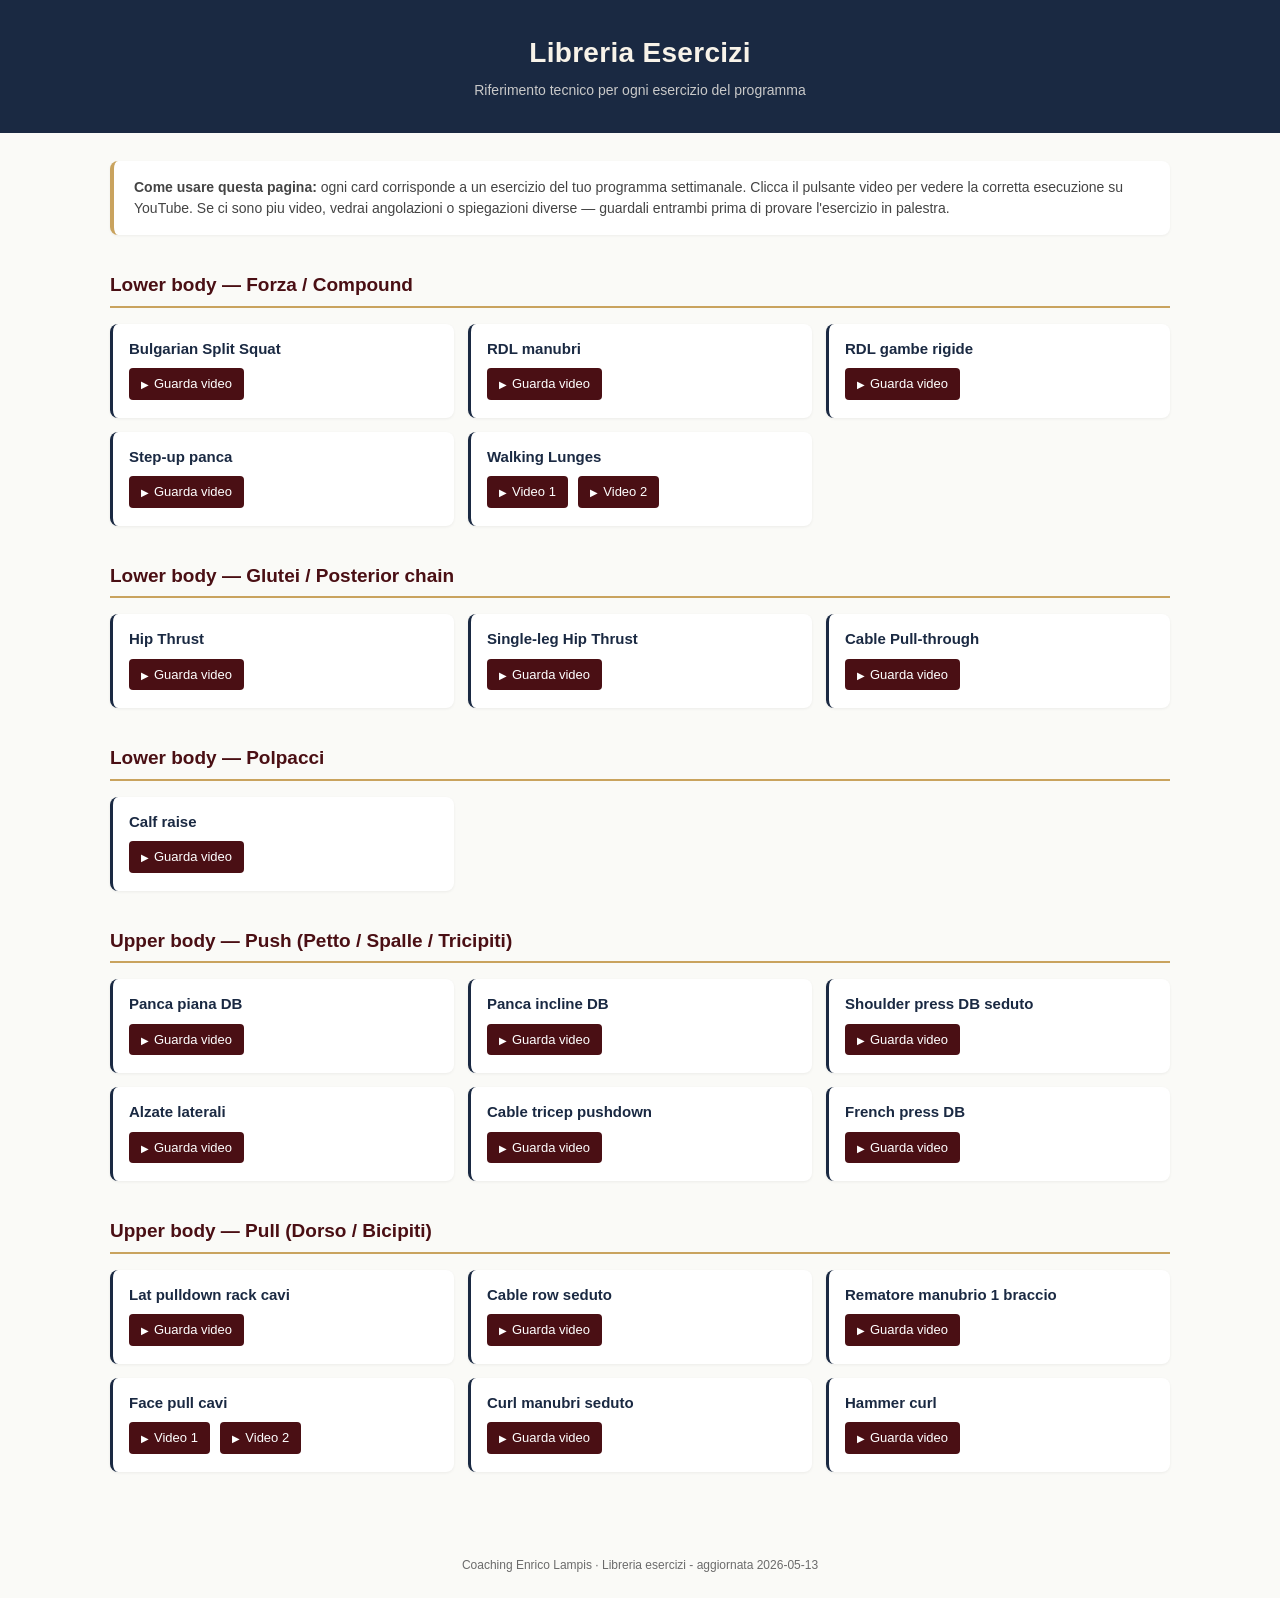
==== libreria_esercizi.html @ d7923fe0 "Add files via upload" ====
<!DOCTYPE html>
<html lang="it">
<head>
<meta charset="UTF-8">
<meta name="viewport" content="width=device-width, initial-scale=1.0">
<title>Libreria Esercizi — Coaching Enrico Lampis</title>
<style>
  :root {
    --navy: #1a2942;
    --bordeaux: #4a0f14;
    --gold: #c9a35e;
    --cream: #f8f3e9;
    --grey: #6b6b6b;
    --bg: #fafaf7;
  }
  * { box-sizing: border-box; }
  body {
    font-family: -apple-system, BlinkMacSystemFont, "Segoe UI", Roboto, "Helvetica Neue", sans-serif;
    margin: 0; padding: 0;
    background: var(--bg);
    color: #222;
    line-height: 1.5;
  }
  header {
    background: var(--navy);
    color: var(--cream);
    padding: 32px 24px;
    text-align: center;
  }
  header h1 {
    margin: 0 0 6px; font-size: 28px; letter-spacing: 0.3px;
  }
  header p {
    margin: 0; color: #c9c9c9; font-size: 14px;
  }
  main {
    max-width: 1100px; margin: 0 auto; padding: 28px 20px 60px;
  }
  .intro {
    background: white; padding: 16px 20px; border-radius: 8px;
    border-left: 4px solid var(--gold); margin-bottom: 28px;
    box-shadow: 0 1px 3px rgba(0,0,0,0.05);
    font-size: 14px; color: #444;
  }
  h2 {
    color: var(--bordeaux); border-bottom: 2px solid var(--gold);
    padding-bottom: 6px; margin-top: 36px; font-size: 19px;
  }
  .grid {
    display: grid; grid-template-columns: repeat(auto-fill, minmax(260px, 1fr));
    gap: 14px; margin-top: 16px;
  }
  .card {
    background: white; border-radius: 8px; padding: 14px 16px;
    box-shadow: 0 1px 3px rgba(0,0,0,0.06);
    border-left: 3px solid var(--navy);
    transition: transform 0.15s, box-shadow 0.15s;
  }
  .card:hover {
    transform: translateY(-2px);
    box-shadow: 0 4px 12px rgba(0,0,0,0.1);
  }
  .card h3 {
    margin: 0 0 8px; font-size: 15px; color: var(--navy);
  }
  .card a {
    display: inline-block;
    color: white; background: var(--bordeaux);
    padding: 6px 12px; border-radius: 4px;
    text-decoration: none; font-size: 13px;
    margin-right: 6px; margin-bottom: 4px;
  }
  .card a:hover { background: var(--navy); }
  .card a::before { content: "\25B6"; margin-right: 5px; font-size: 10px; }
  footer {
    text-align: center; padding: 24px; color: var(--grey); font-size: 12px;
  }
</style>
</head>
<body>
<header>
  <h1>Libreria Esercizi</h1>
  <p>Riferimento tecnico per ogni esercizio del programma</p>
</header>
<main>
  <div class="intro">
    <strong>Come usare questa pagina:</strong> ogni card corrisponde a un esercizio del tuo programma settimanale.
    Clicca il pulsante video per vedere la corretta esecuzione su YouTube. Se ci sono piu video, vedrai
    angolazioni o spiegazioni diverse — guardali entrambi prima di provare l'esercizio in palestra.
  </div>
  <h2>Lower body — Forza / Compound</h2>
  <div class="grid">
    <div class="card">
      <h3>Bulgarian Split Squat</h3>
      <a href="https://www.youtube.com/shorts/uODWo4YqbT8" target="_blank" rel="noopener">Guarda video</a>
    </div>
    <div class="card">
      <h3>RDL manubri</h3>
      <a href="https://www.youtube.com/shorts/5rIqP63yWFg" target="_blank" rel="noopener">Guarda video</a>
    </div>
    <div class="card">
      <h3>RDL gambe rigide</h3>
      <a href="https://www.youtube.com/shorts/Wou9zVQrAfs" target="_blank" rel="noopener">Guarda video</a>
    </div>
    <div class="card">
      <h3>Step-up panca</h3>
      <a href="https://www.youtube.com/shorts/8q9LVgN2RD4" target="_blank" rel="noopener">Guarda video</a>
    </div>
    <div class="card">
      <h3>Walking Lunges</h3>
      <a href="https://www.youtube.com/shorts/2ea3_b9rFdM" target="_blank" rel="noopener">Video 1</a>
      <a href="https://www.youtube.com/shorts/mJilHWIBWO8" target="_blank" rel="noopener">Video 2</a>
    </div>
  </div>
  <h2>Lower body — Glutei / Posterior chain</h2>
  <div class="grid">
    <div class="card">
      <h3>Hip Thrust</h3>
      <a href="https://www.youtube.com/shorts/euDIvpBWmDg" target="_blank" rel="noopener">Guarda video</a>
    </div>
    <div class="card">
      <h3>Single-leg Hip Thrust</h3>
      <a href="https://www.youtube.com/shorts/hKXqCXSXylA" target="_blank" rel="noopener">Guarda video</a>
    </div>
    <div class="card">
      <h3>Cable Pull-through</h3>
      <a href="https://www.youtube.com/shorts/cRszAB1yK0c" target="_blank" rel="noopener">Guarda video</a>
    </div>
  </div>
  <h2>Lower body — Polpacci</h2>
  <div class="grid">
    <div class="card">
      <h3>Calf raise</h3>
      <a href="https://www.youtube.com/shorts/1H7dFHT3kIU" target="_blank" rel="noopener">Guarda video</a>
    </div>
  </div>
  <h2>Upper body — Push (Petto / Spalle / Tricipiti)</h2>
  <div class="grid">
    <div class="card">
      <h3>Panca piana DB</h3>
      <a href="https://www.youtube.com/shorts/mTaiQemkEpU" target="_blank" rel="noopener">Guarda video</a>
    </div>
    <div class="card">
      <h3>Panca incline DB</h3>
      <a href="https://www.youtube.com/shorts/8fXfwG4ftaQ" target="_blank" rel="noopener">Guarda video</a>
    </div>
    <div class="card">
      <h3>Shoulder press DB seduto</h3>
      <a href="https://www.youtube.com/shorts/k6tzKisR3NY" target="_blank" rel="noopener">Guarda video</a>
    </div>
    <div class="card">
      <h3>Alzate laterali</h3>
      <a href="https://www.youtube.com/shorts/jUaqG4wou2k" target="_blank" rel="noopener">Guarda video</a>
    </div>
    <div class="card">
      <h3>Cable tricep pushdown</h3>
      <a href="https://www.youtube.com/shorts/1FjkhpZsaxc" target="_blank" rel="noopener">Guarda video</a>
    </div>
    <div class="card">
      <h3>French press DB</h3>
      <a href="https://www.youtube.com/shorts/YuIuGmYRktE" target="_blank" rel="noopener">Guarda video</a>
    </div>
  </div>
  <h2>Upper body — Pull (Dorso / Bicipiti)</h2>
  <div class="grid">
    <div class="card">
      <h3>Lat pulldown rack cavi</h3>
      <a href="https://www.youtube.com/shorts/bNmvKpJSWKM" target="_blank" rel="noopener">Guarda video</a>
    </div>
    <div class="card">
      <h3>Cable row seduto</h3>
      <a href="https://www.youtube.com/shorts/LyZH4UGdDTc" target="_blank" rel="noopener">Guarda video</a>
    </div>
    <div class="card">
      <h3>Rematore manubrio 1 braccio</h3>
      <a href="https://www.youtube.com/shorts/_g4LMgFYCrA" target="_blank" rel="noopener">Guarda video</a>
    </div>
    <div class="card">
      <h3>Face pull cavi</h3>
      <a href="https://www.youtube.com/shorts/IeOqdw9WI90" target="_blank" rel="noopener">Video 1</a>
      <a href="https://www.youtube.com/shorts/7iXk2Eylbv4" target="_blank" rel="noopener">Video 2</a>
    </div>
    <div class="card">
      <h3>Curl manubri seduto</h3>
      <a href="https://www.youtube.com/shorts/xaytbsVD_qE" target="_blank" rel="noopener">Guarda video</a>
    </div>
    <div class="card">
      <h3>Hammer curl</h3>
      <a href="https://www.youtube.com/shorts/Z7gLnOCO89c" target="_blank" rel="noopener">Guarda video</a>
    </div>
  </div>

</main>
<footer>
  Coaching Enrico Lampis &middot; Libreria esercizi - aggiornata 2026-05-13
</footer>
</body>
</html>
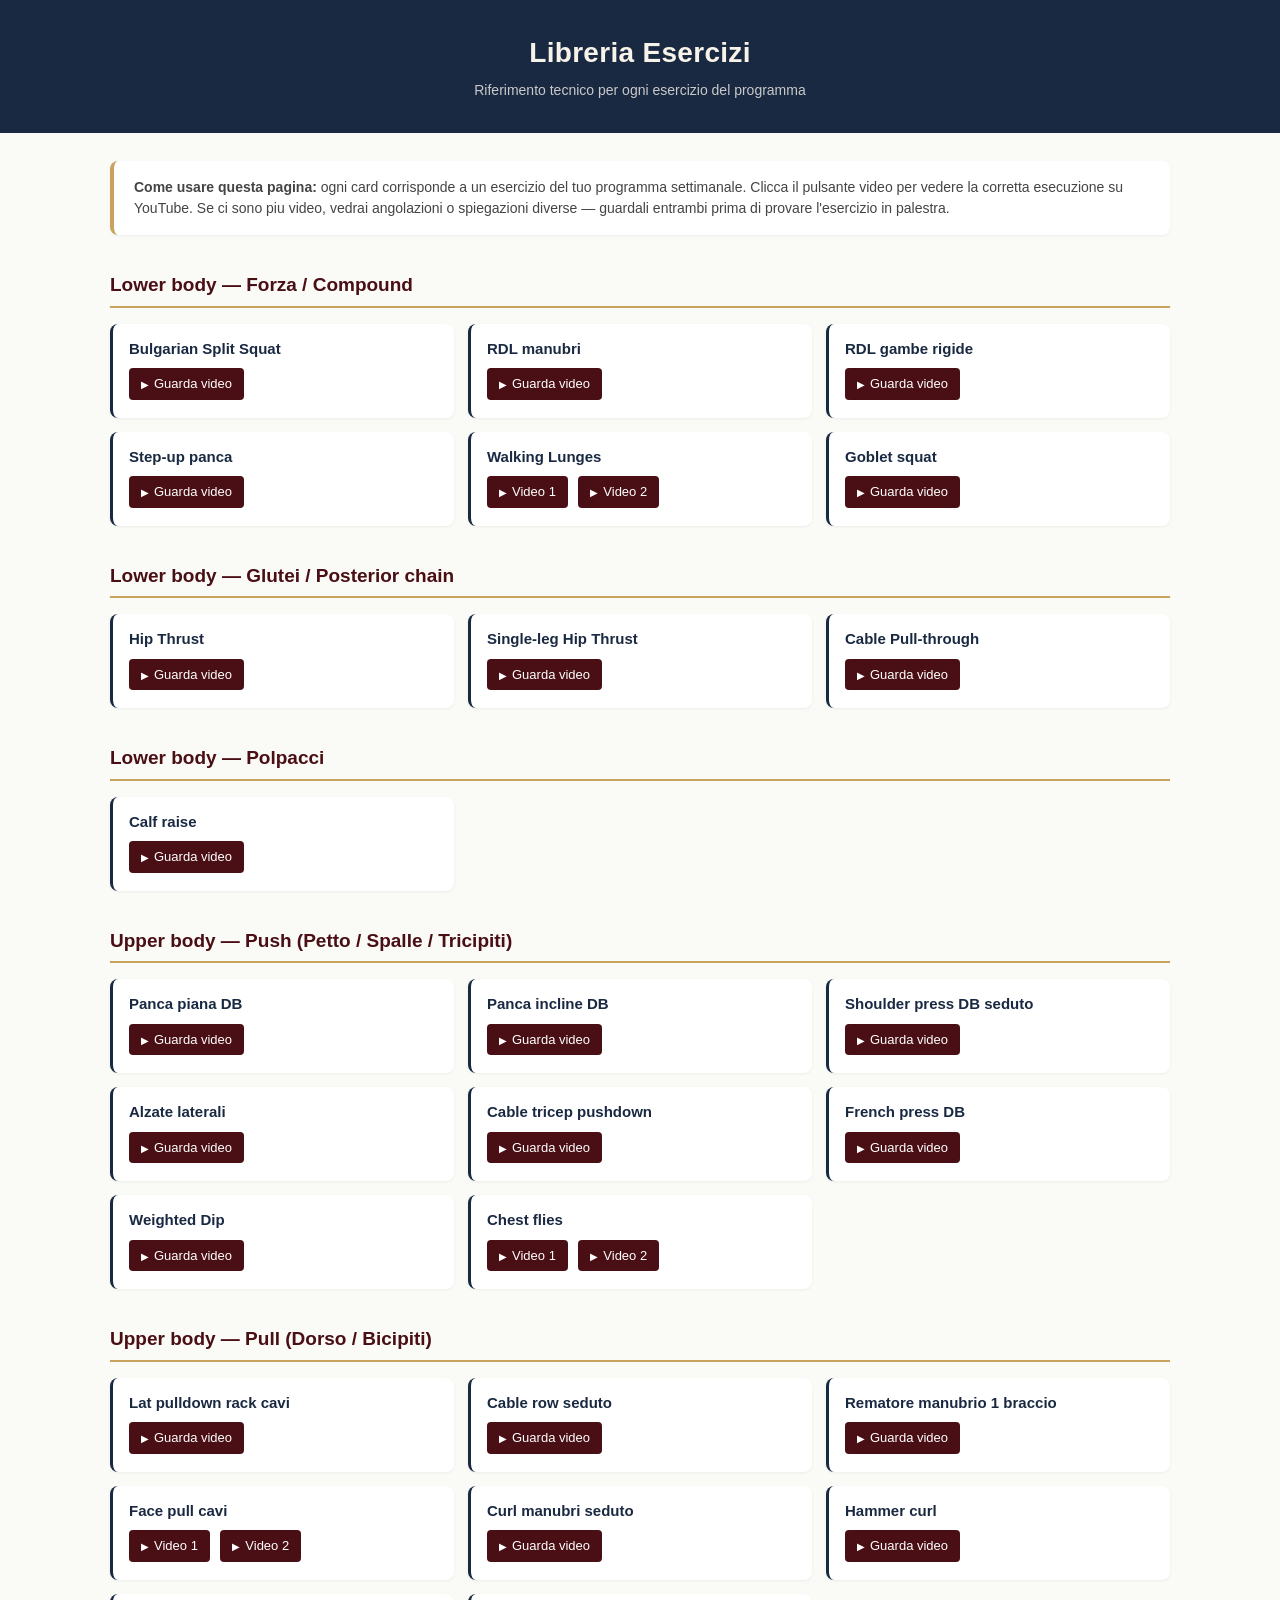
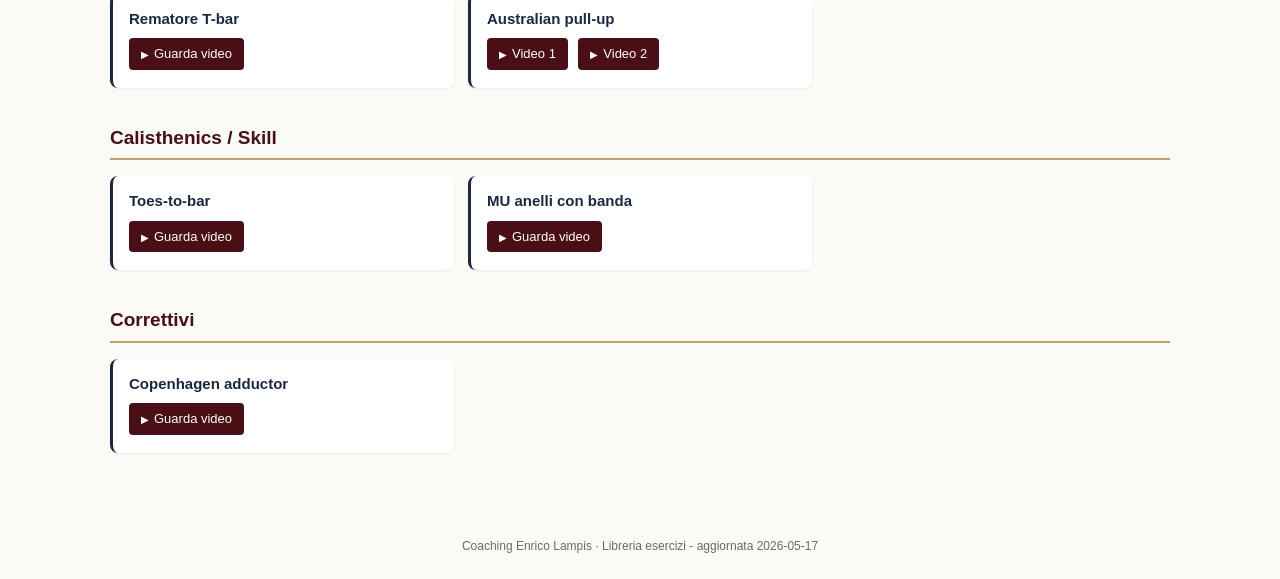
==== commit 89b3dcc2: "Add files via upload" ====
--- a/libreria_esercizi.html
+++ b/libreria_esercizi.html
@@ -111,6 +111,10 @@
       <a href="https://www.youtube.com/shorts/2ea3_b9rFdM" target="_blank" rel="noopener">Video 1</a>
       <a href="https://www.youtube.com/shorts/mJilHWIBWO8" target="_blank" rel="noopener">Video 2</a>
     </div>
+    <div class="card">
+      <h3>Goblet squat</h3>
+      <a href="https://www.youtube.com/shorts/7-80HiXX1K8" target="_blank" rel="noopener">Guarda video</a>
+    </div>
   </div>
   <h2>Lower body — Glutei / Posterior chain</h2>
   <div class="grid">
@@ -159,6 +163,15 @@
     <div class="card">
       <h3>French press DB</h3>
       <a href="https://www.youtube.com/shorts/YuIuGmYRktE" target="_blank" rel="noopener">Guarda video</a>
+    </div>
+    <div class="card">
+      <h3>Weighted Dip</h3>
+      <a href="https://www.youtube.com/shorts/ZDOrGNvRdM0" target="_blank" rel="noopener">Guarda video</a>
+    </div>
+    <div class="card">
+      <h3>Chest flies</h3>
+      <a href="https://www.youtube.com/shorts/rk8YayRoTRQ" target="_blank" rel="noopener">Video 1</a>
+      <a href="https://www.youtube.com/shorts/a9vQ_hwIksU" target="_blank" rel="noopener">Video 2</a>
     </div>
   </div>
   <h2>Upper body — Pull (Dorso / Bicipiti)</h2>
@@ -188,11 +201,38 @@
       <h3>Hammer curl</h3>
       <a href="https://www.youtube.com/shorts/Z7gLnOCO89c" target="_blank" rel="noopener">Guarda video</a>
     </div>
+    <div class="card">
+      <h3>Rematore T-bar</h3>
+      <a href="https://www.youtube.com/shorts/hdL1_7Uxfyo" target="_blank" rel="noopener">Guarda video</a>
+    </div>
+    <div class="card">
+      <h3>Australian pull-up</h3>
+      <a href="https://www.youtube.com/shorts/qfsEK96Px-E" target="_blank" rel="noopener">Video 1</a>
+      <a href="https://www.youtube.com/shorts/drFCrI0yy8k" target="_blank" rel="noopener">Video 2</a>
+    </div>
+  </div>
+  <h2>Calisthenics / Skill</h2>
+  <div class="grid">
+    <div class="card">
+      <h3>Toes-to-bar</h3>
+      <a href="https://www.youtube.com/shorts/LQY8Fs8xlPQ" target="_blank" rel="noopener">Guarda video</a>
+    </div>
+    <div class="card">
+      <h3>MU anelli con banda</h3>
+      <a href="https://www.youtube.com/shorts/NCO1891FjOk" target="_blank" rel="noopener">Guarda video</a>
+    </div>
+  </div>
+  <h2>Correttivi</h2>
+  <div class="grid">
+    <div class="card">
+      <h3>Copenhagen adductor</h3>
+      <a href="https://www.youtube.com/shorts/u0l7inwy12E" target="_blank" rel="noopener">Guarda video</a>
+    </div>
   </div>
 
 </main>
 <footer>
-  Coaching Enrico Lampis &middot; Libreria esercizi - aggiornata 2026-05-13
+  Coaching Enrico Lampis &middot; Libreria esercizi - aggiornata 2026-05-17
 </footer>
 </body>
 </html>
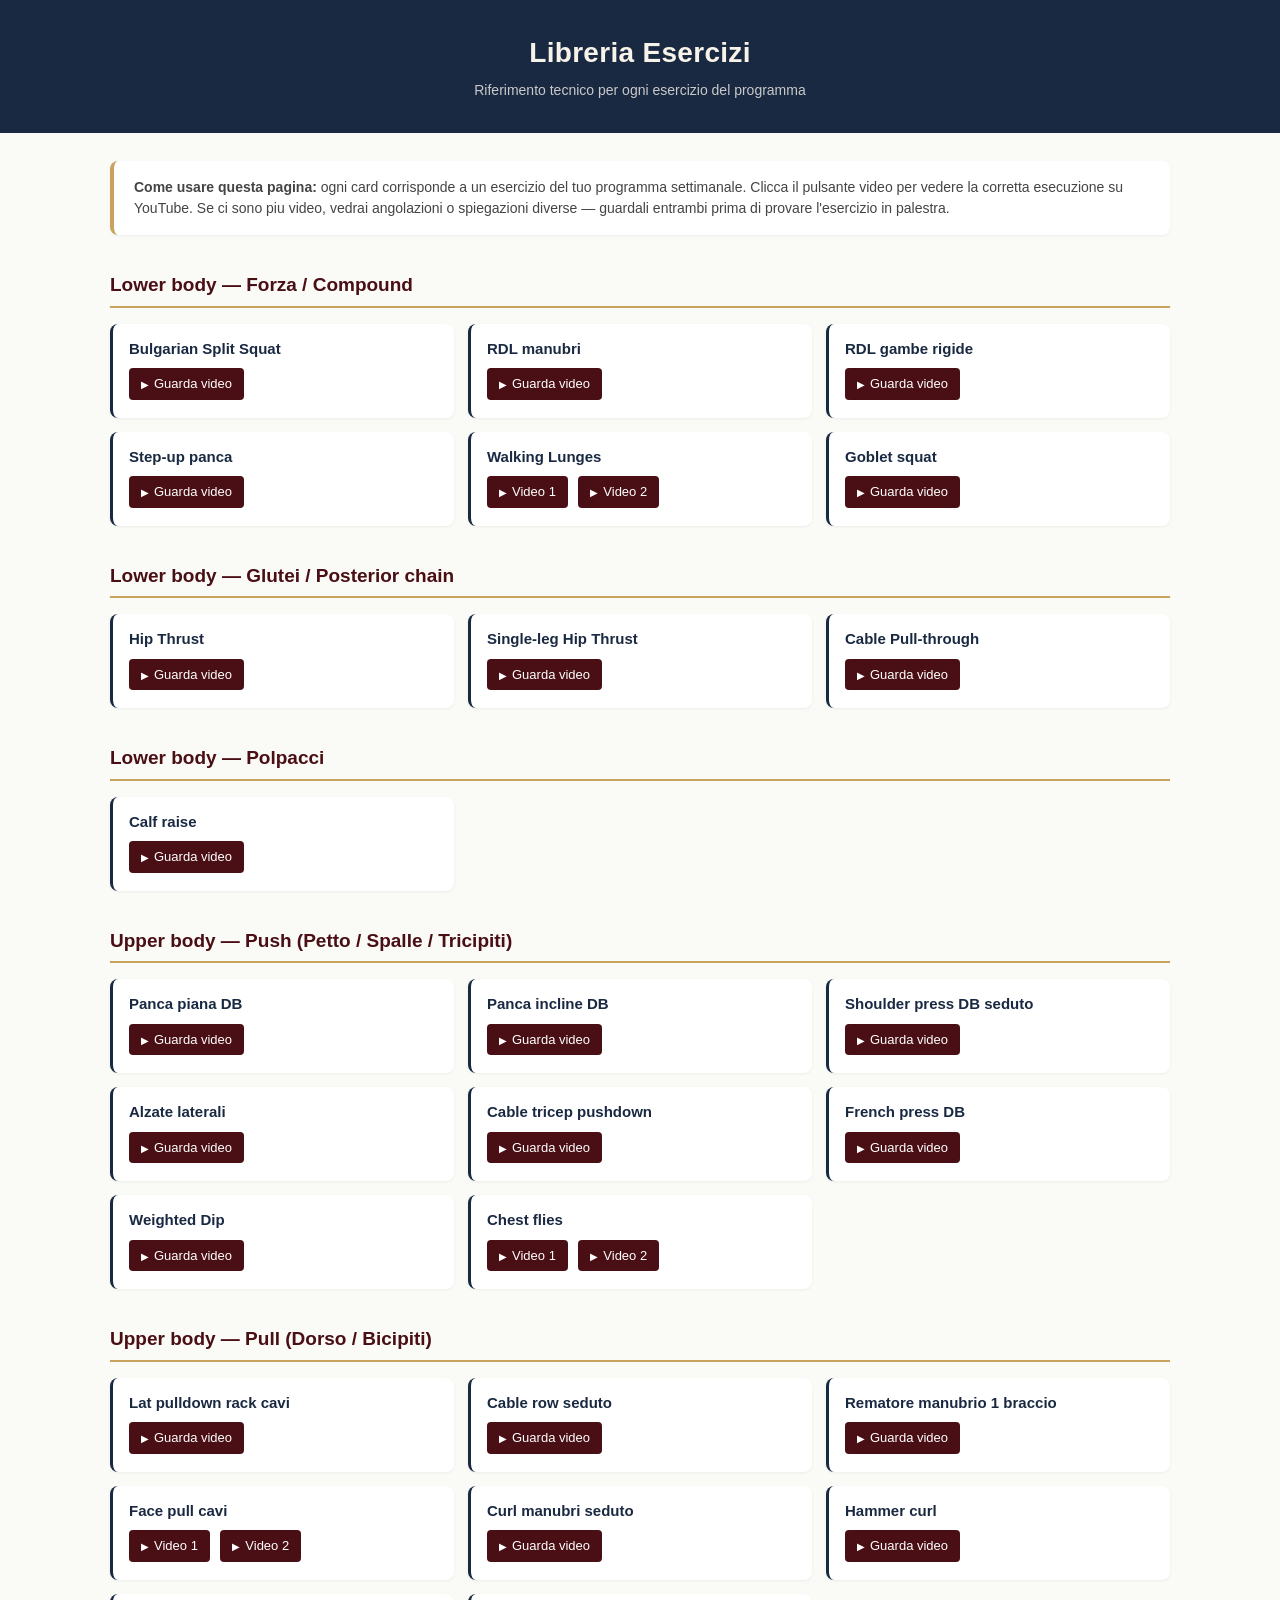
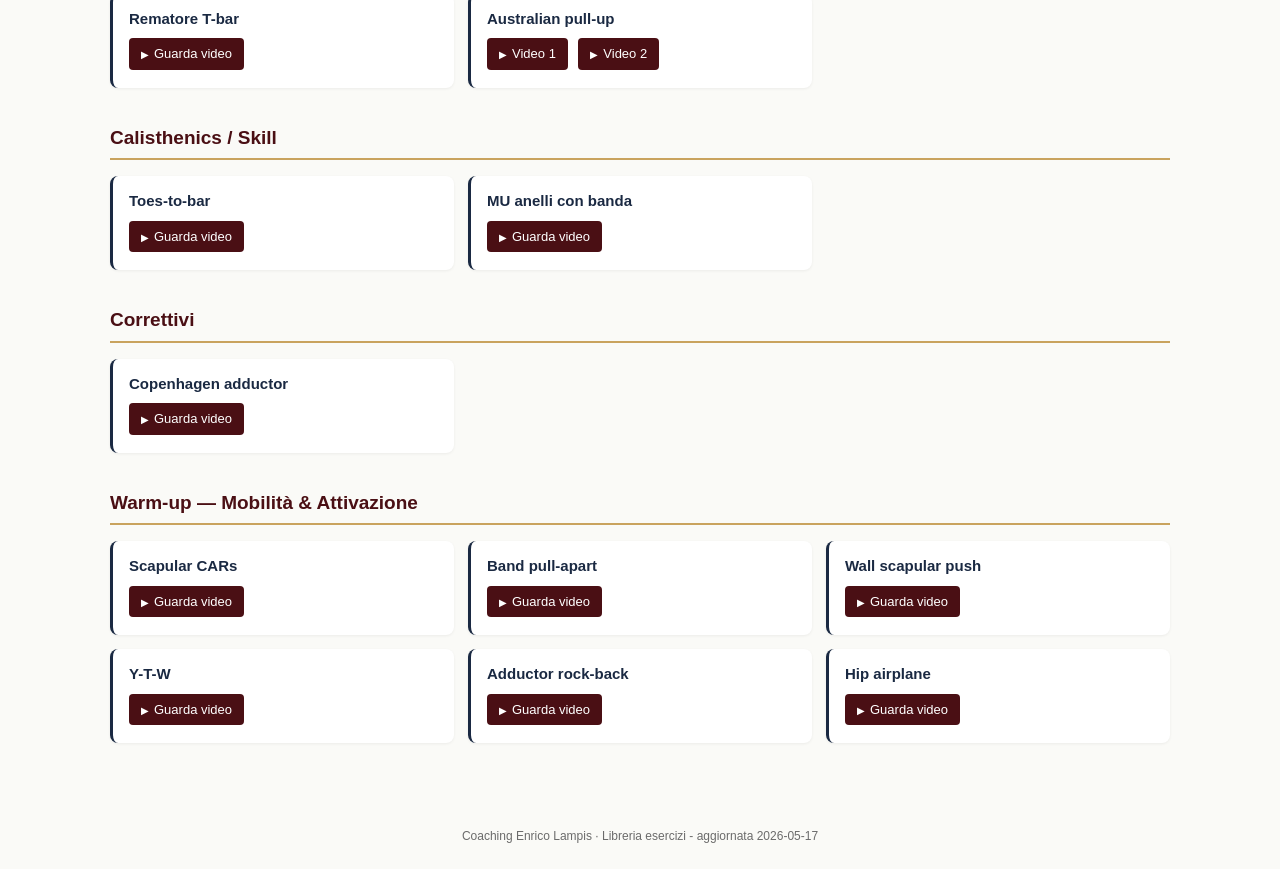
==== commit 8ba0acff: "Add files via upload" ====
--- a/libreria_esercizi.html
+++ b/libreria_esercizi.html
@@ -229,6 +229,33 @@
       <a href="https://www.youtube.com/shorts/u0l7inwy12E" target="_blank" rel="noopener">Guarda video</a>
     </div>
   </div>
+  <h2>Warm-up — Mobilità & Attivazione</h2>
+  <div class="grid">
+    <div class="card">
+      <h3>Scapular CARs</h3>
+      <a href="https://www.youtube.com/shorts/pN_QEJNY3kc" target="_blank" rel="noopener">Guarda video</a>
+    </div>
+    <div class="card">
+      <h3>Band pull-apart</h3>
+      <a href="https://www.youtube.com/shorts/SuvO4TBwSu4" target="_blank" rel="noopener">Guarda video</a>
+    </div>
+    <div class="card">
+      <h3>Wall scapular push</h3>
+      <a href="https://www.youtube.com/shorts/8m7pffdU8cM" target="_blank" rel="noopener">Guarda video</a>
+    </div>
+    <div class="card">
+      <h3>Y-T-W</h3>
+      <a href="https://www.youtube.com/shorts/tlcuHSz1TQE" target="_blank" rel="noopener">Guarda video</a>
+    </div>
+    <div class="card">
+      <h3>Adductor rock-back</h3>
+      <a href="https://www.youtube.com/shorts/EJE-OePfboI" target="_blank" rel="noopener">Guarda video</a>
+    </div>
+    <div class="card">
+      <h3>Hip airplane</h3>
+      <a href="https://www.youtube.com/shorts/U5f8h7FDEa0" target="_blank" rel="noopener">Guarda video</a>
+    </div>
+  </div>
 
 </main>
 <footer>
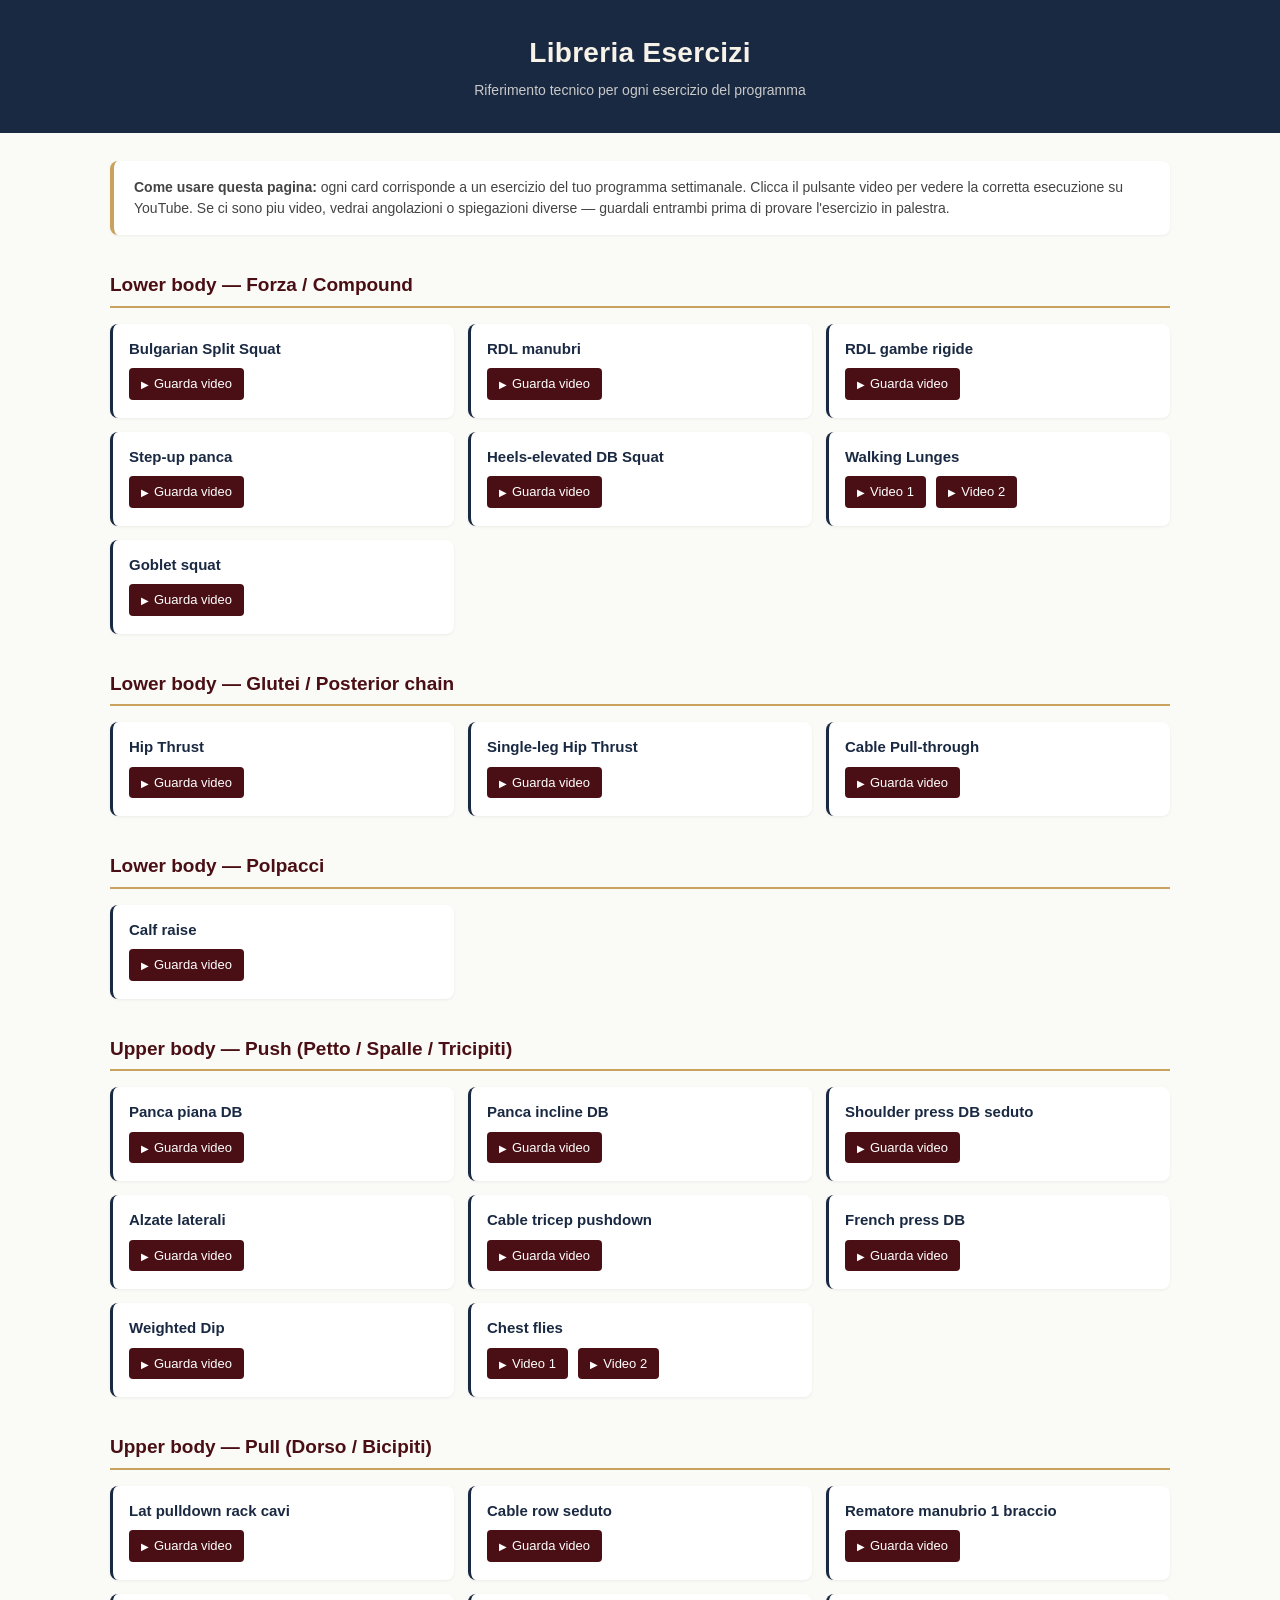
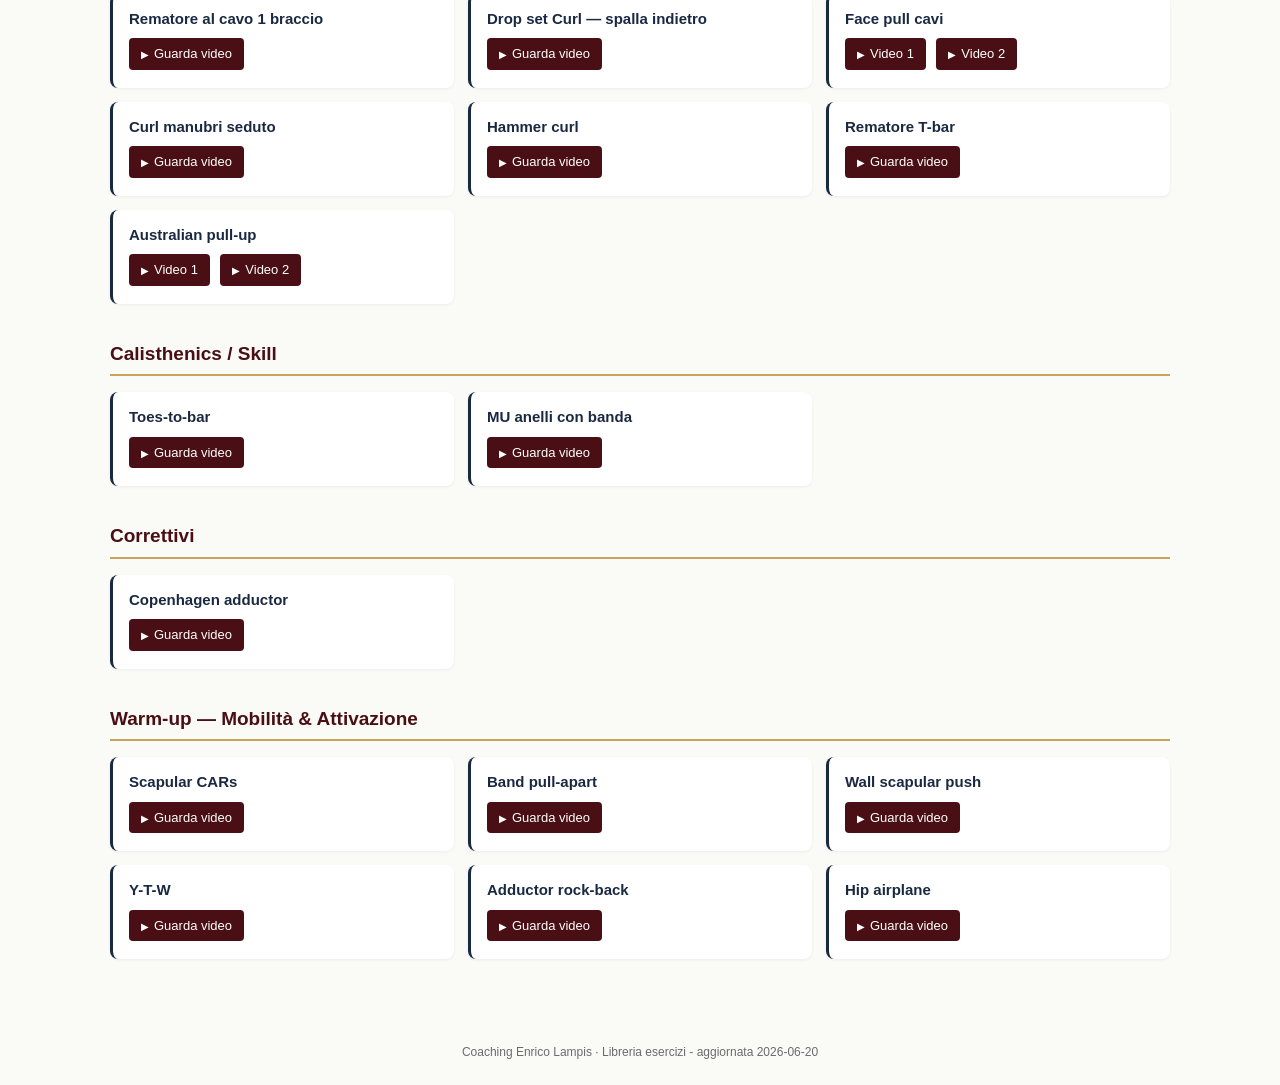
==== commit 5b335cc7: "Add files via upload" ====
--- a/libreria_esercizi.html
+++ b/libreria_esercizi.html
@@ -107,6 +107,10 @@
       <a href="https://www.youtube.com/shorts/8q9LVgN2RD4" target="_blank" rel="noopener">Guarda video</a>
     </div>
     <div class="card">
+      <h3>Heels-elevated DB Squat</h3>
+      <a href="https://www.youtube.com/shorts/4wd37EkXnbI" target="_blank" rel="noopener">Guarda video</a>
+    </div>
+    <div class="card">
       <h3>Walking Lunges</h3>
       <a href="https://www.youtube.com/shorts/2ea3_b9rFdM" target="_blank" rel="noopener">Video 1</a>
       <a href="https://www.youtube.com/shorts/mJilHWIBWO8" target="_blank" rel="noopener">Video 2</a>
@@ -189,6 +193,14 @@
       <a href="https://www.youtube.com/shorts/_g4LMgFYCrA" target="_blank" rel="noopener">Guarda video</a>
     </div>
     <div class="card">
+      <h3>Rematore al cavo 1 braccio</h3>
+      <a href="https://www.youtube.com/shorts/yIvvQc2Z6uM" target="_blank" rel="noopener">Guarda video</a>
+    </div>
+    <div class="card">
+      <h3>Drop set Curl — spalla indietro</h3>
+      <a href="https://www.youtube.com/shorts/UmZKu99RZC0" target="_blank" rel="noopener">Guarda video</a>
+    </div>
+    <div class="card">
       <h3>Face pull cavi</h3>
       <a href="https://www.youtube.com/shorts/IeOqdw9WI90" target="_blank" rel="noopener">Video 1</a>
       <a href="https://www.youtube.com/shorts/7iXk2Eylbv4" target="_blank" rel="noopener">Video 2</a>
@@ -259,7 +271,7 @@
 
 </main>
 <footer>
-  Coaching Enrico Lampis &middot; Libreria esercizi - aggiornata 2026-05-17
+  Coaching Enrico Lampis &middot; Libreria esercizi - aggiornata 2026-06-20
 </footer>
 </body>
 </html>
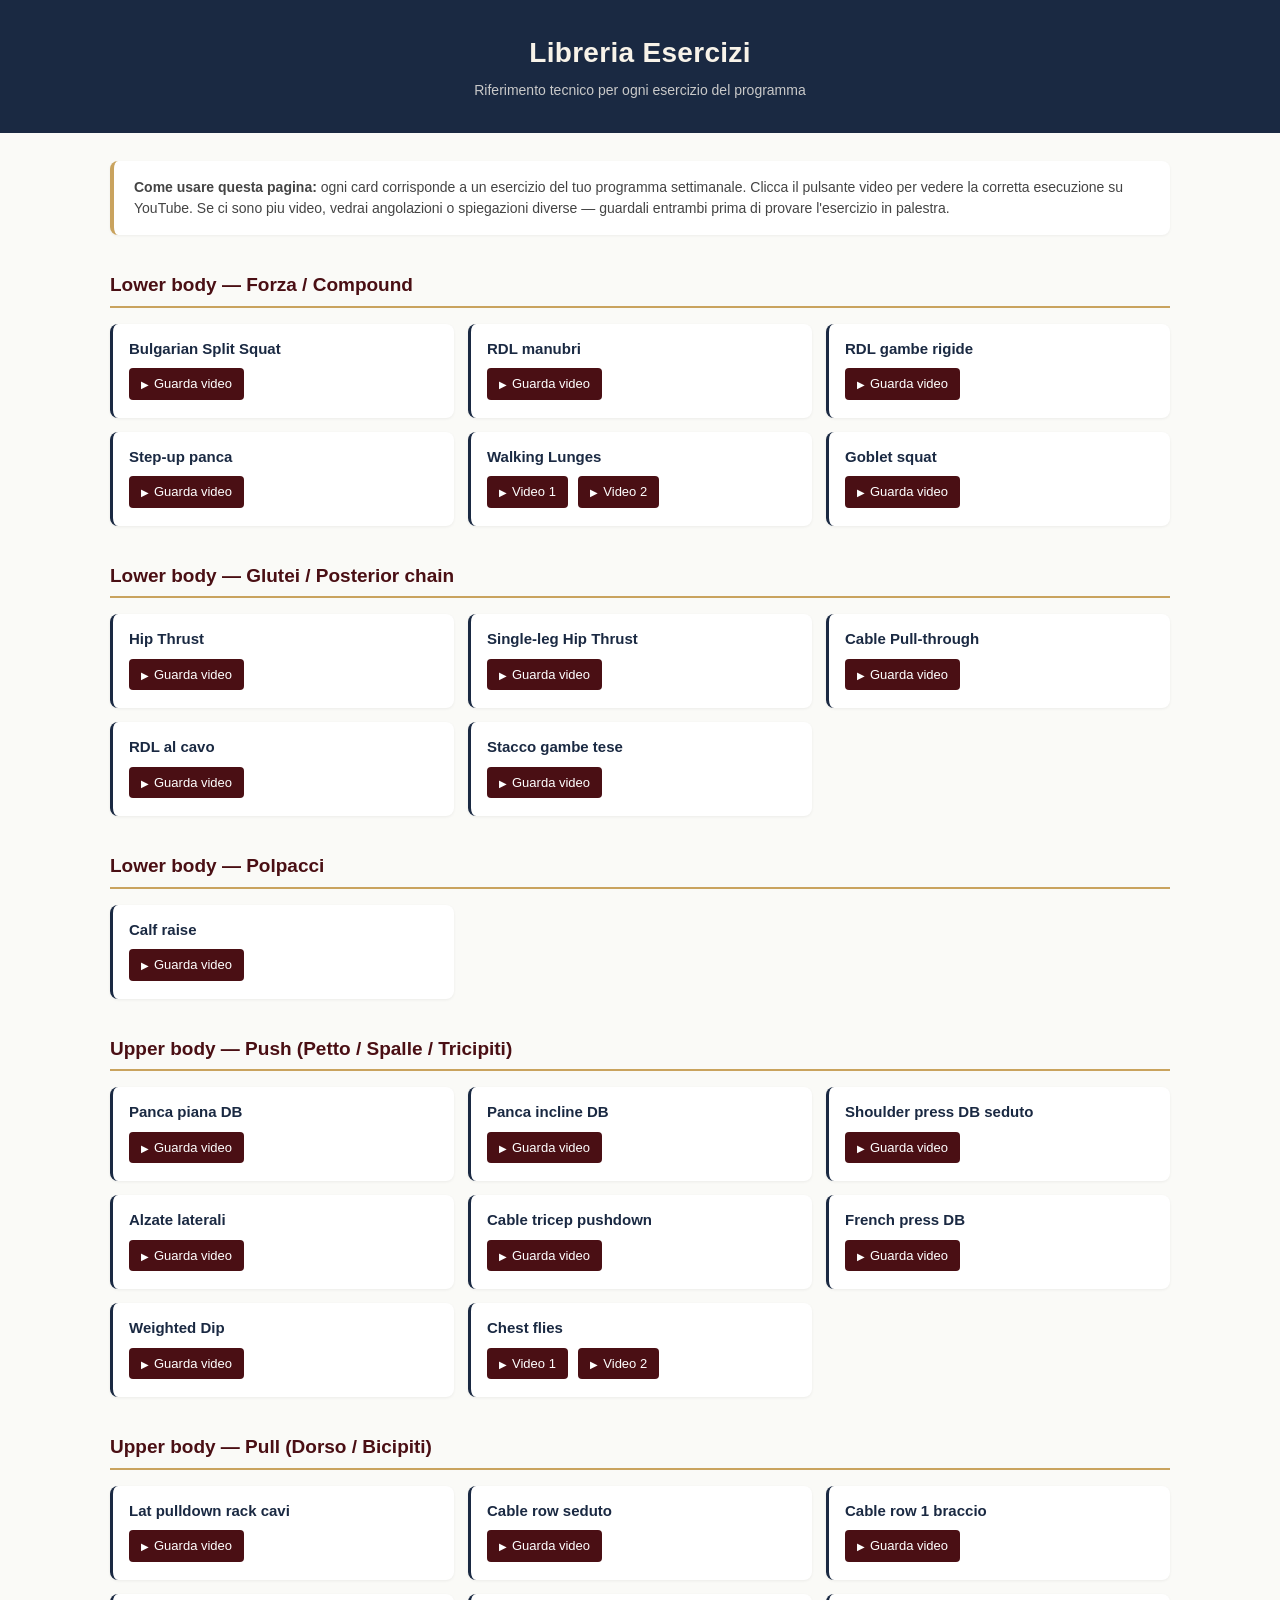
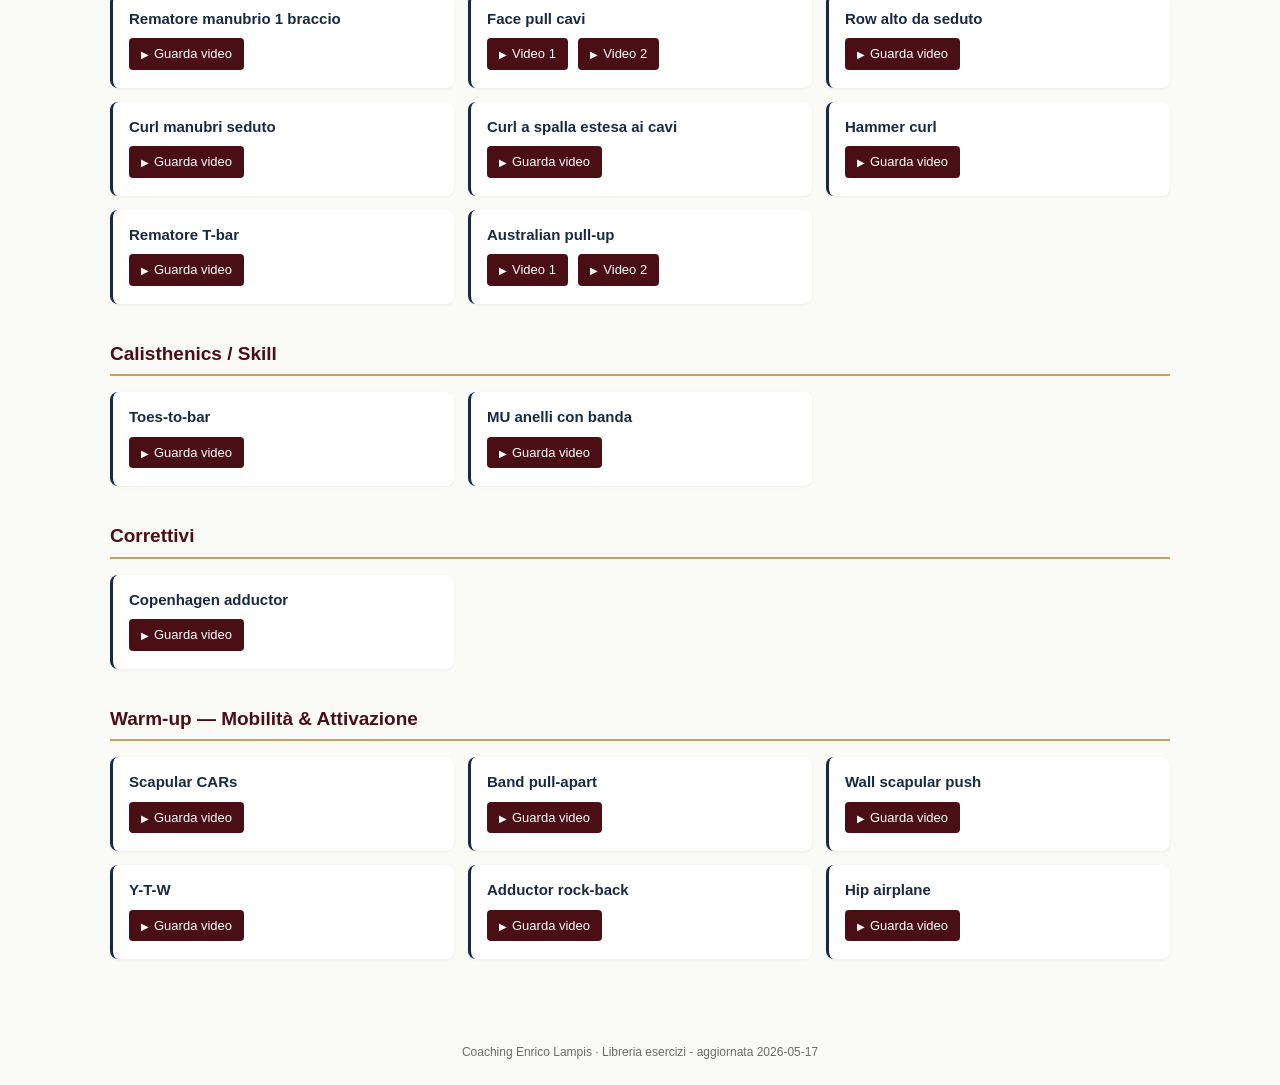
==== commit 8321629c: "Add files via upload" ====
--- a/libreria_esercizi.html
+++ b/libreria_esercizi.html
@@ -107,10 +107,6 @@
       <a href="https://www.youtube.com/shorts/8q9LVgN2RD4" target="_blank" rel="noopener">Guarda video</a>
     </div>
     <div class="card">
-      <h3>Heels-elevated DB Squat</h3>
-      <a href="https://www.youtube.com/shorts/4wd37EkXnbI" target="_blank" rel="noopener">Guarda video</a>
-    </div>
-    <div class="card">
       <h3>Walking Lunges</h3>
       <a href="https://www.youtube.com/shorts/2ea3_b9rFdM" target="_blank" rel="noopener">Video 1</a>
       <a href="https://www.youtube.com/shorts/mJilHWIBWO8" target="_blank" rel="noopener">Video 2</a>
@@ -134,6 +130,14 @@
       <h3>Cable Pull-through</h3>
       <a href="https://www.youtube.com/shorts/cRszAB1yK0c" target="_blank" rel="noopener">Guarda video</a>
     </div>
+    <div class="card">
+      <h3>RDL al cavo</h3>
+      <a href="https://www.youtube.com/watch?v=XxdsXynwX0s" target="_blank" rel="noopener">Guarda video</a>
+    </div>
+    <div class="card">
+      <h3>Stacco gambe tese</h3>
+      <a href="https://www.youtube.com/shorts/Wou9zVQrAfs" target="_blank" rel="noopener">Guarda video</a>
+    </div>
   </div>
   <h2>Lower body — Polpacci</h2>
   <div class="grid">
@@ -189,16 +193,12 @@
       <a href="https://www.youtube.com/shorts/LyZH4UGdDTc" target="_blank" rel="noopener">Guarda video</a>
     </div>
     <div class="card">
+      <h3>Cable row 1 braccio</h3>
+      <a href="https://www.youtube.com/shorts/9TWiV80cUYs" target="_blank" rel="noopener">Guarda video</a>
+    </div>
+    <div class="card">
       <h3>Rematore manubrio 1 braccio</h3>
       <a href="https://www.youtube.com/shorts/_g4LMgFYCrA" target="_blank" rel="noopener">Guarda video</a>
-    </div>
-    <div class="card">
-      <h3>Rematore al cavo 1 braccio</h3>
-      <a href="https://www.youtube.com/shorts/yIvvQc2Z6uM" target="_blank" rel="noopener">Guarda video</a>
-    </div>
-    <div class="card">
-      <h3>Drop set Curl — spalla indietro</h3>
-      <a href="https://www.youtube.com/shorts/UmZKu99RZC0" target="_blank" rel="noopener">Guarda video</a>
     </div>
     <div class="card">
       <h3>Face pull cavi</h3>
@@ -206,8 +206,16 @@
       <a href="https://www.youtube.com/shorts/7iXk2Eylbv4" target="_blank" rel="noopener">Video 2</a>
     </div>
     <div class="card">
+      <h3>Row alto da seduto</h3>
+      <a href="https://www.youtube.com/shorts/vqPY3fDessY" target="_blank" rel="noopener">Guarda video</a>
+    </div>
+    <div class="card">
       <h3>Curl manubri seduto</h3>
       <a href="https://www.youtube.com/shorts/xaytbsVD_qE" target="_blank" rel="noopener">Guarda video</a>
+    </div>
+    <div class="card">
+      <h3>Curl a spalla estesa ai cavi</h3>
+      <a href="https://www.youtube.com/shorts/w3sXATQzGvc" target="_blank" rel="noopener">Guarda video</a>
     </div>
     <div class="card">
       <h3>Hammer curl</h3>
@@ -271,7 +279,7 @@
 
 </main>
 <footer>
-  Coaching Enrico Lampis &middot; Libreria esercizi - aggiornata 2026-06-20
+  Coaching Enrico Lampis &middot; Libreria esercizi - aggiornata 2026-05-17
 </footer>
 </body>
 </html>
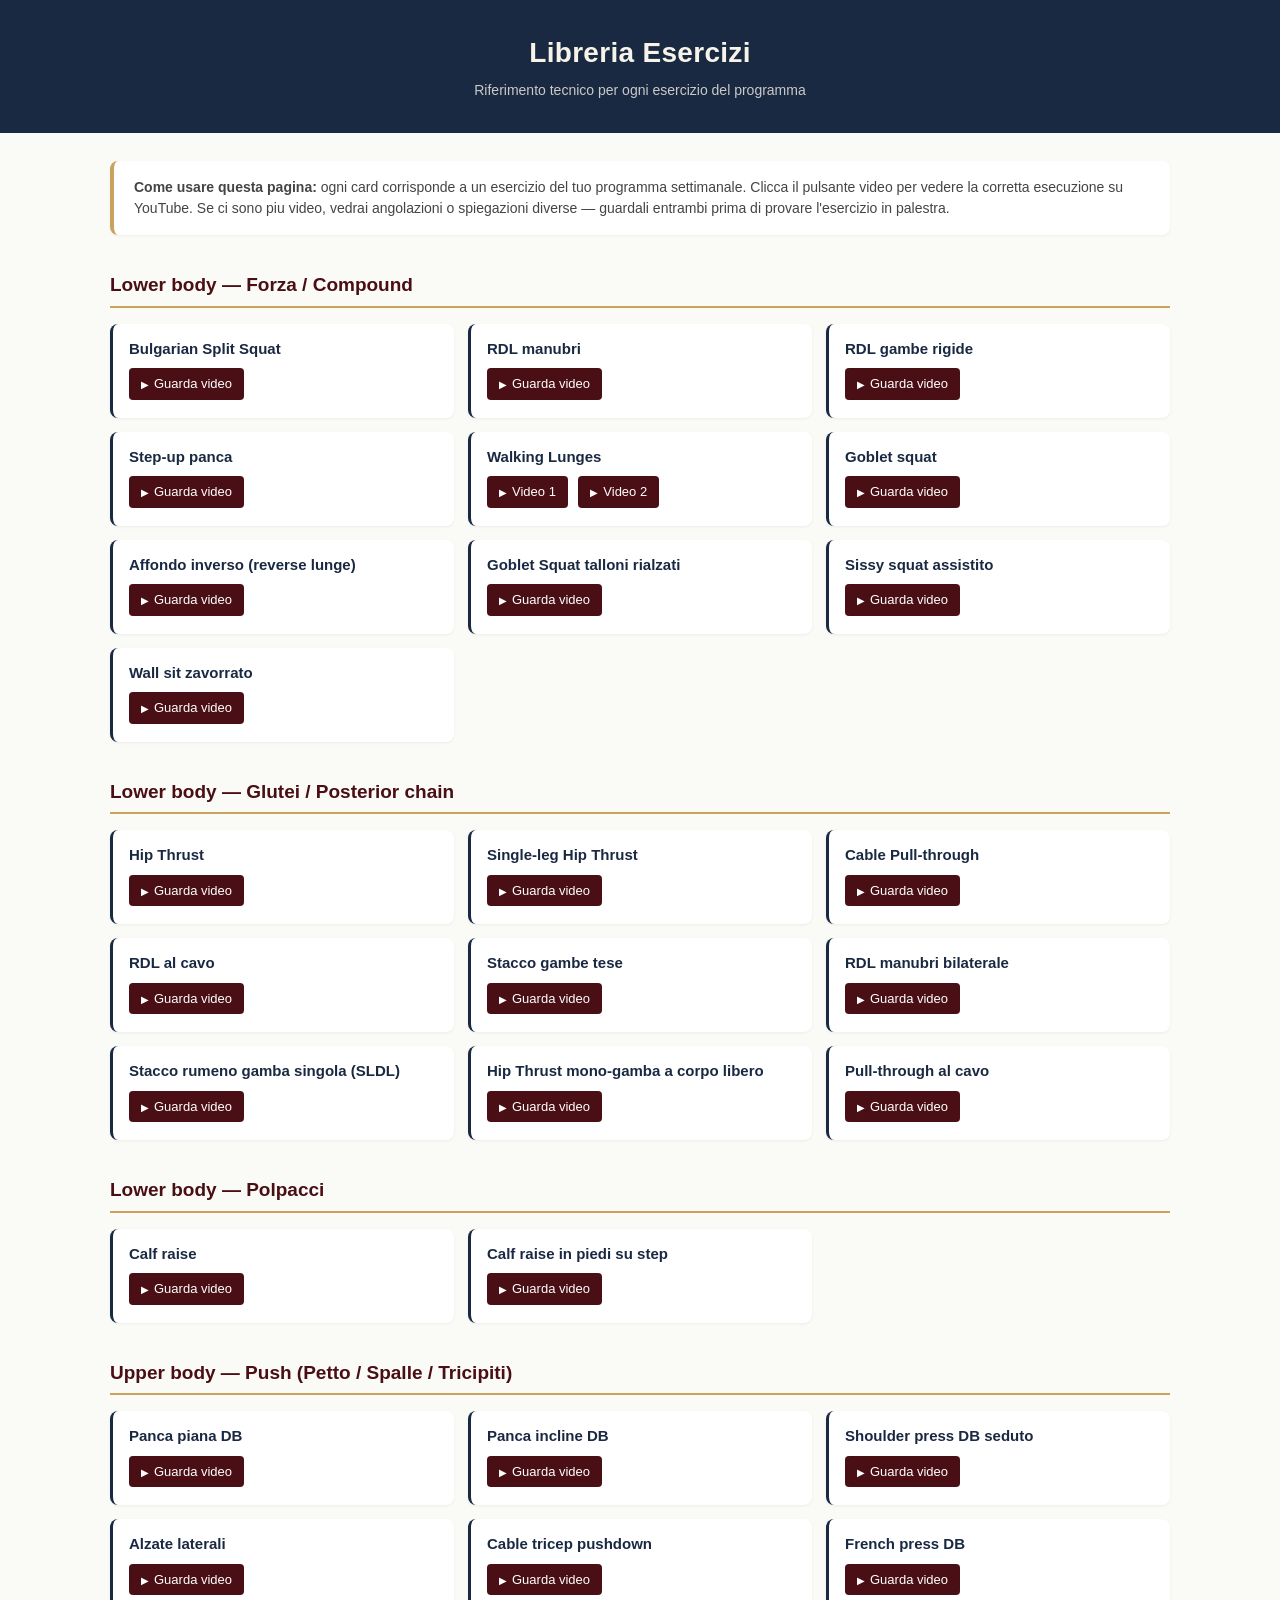
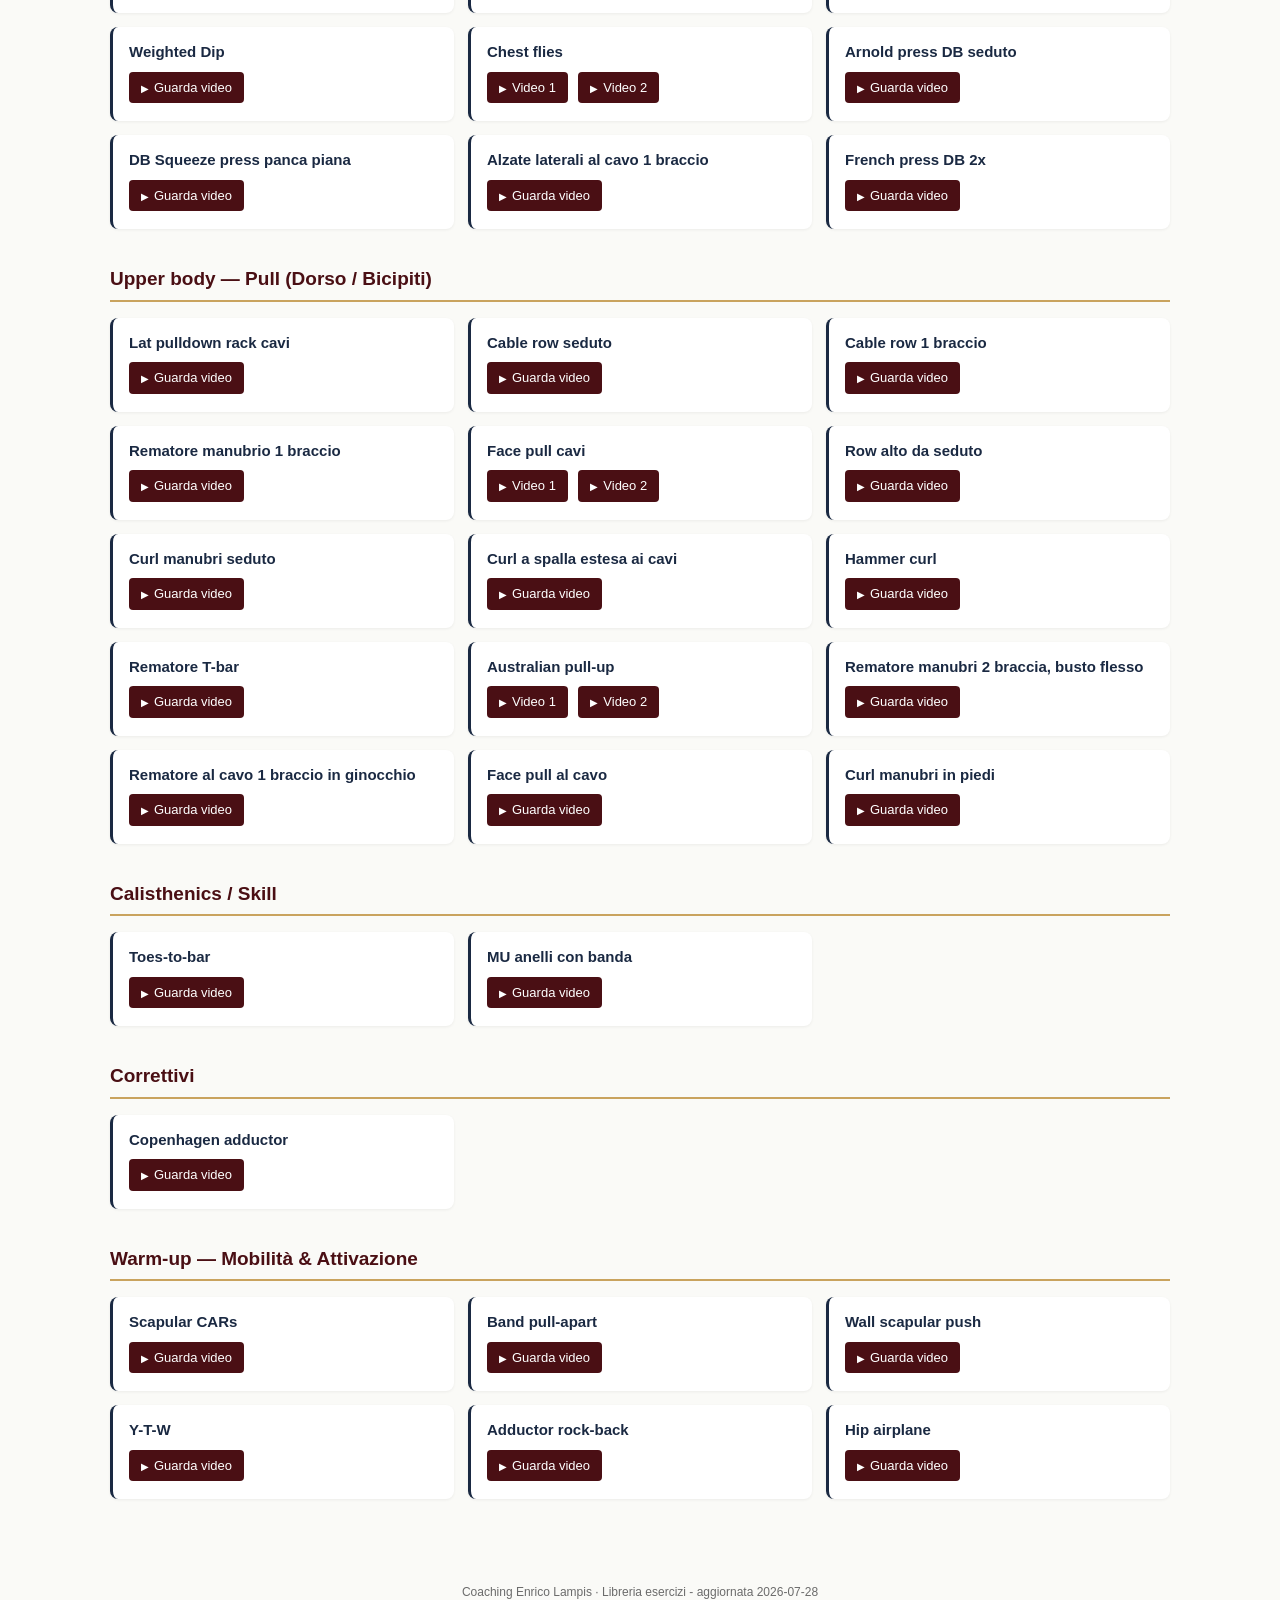
==== commit ae62041e: "Add files via upload" ====
--- a/libreria_esercizi.html
+++ b/libreria_esercizi.html
@@ -115,6 +115,22 @@
       <h3>Goblet squat</h3>
       <a href="https://www.youtube.com/shorts/7-80HiXX1K8" target="_blank" rel="noopener">Guarda video</a>
     </div>
+    <div class="card">
+      <h3>Affondo inverso (reverse lunge)</h3>
+      <a href="https://www.youtube.com/shorts/mzPFverp8tM" target="_blank" rel="noopener">Guarda video</a>
+    </div>
+    <div class="card">
+      <h3>Goblet Squat talloni rialzati</h3>
+      <a href="https://www.youtube.com/shorts/0WFBvy-i22A" target="_blank" rel="noopener">Guarda video</a>
+    </div>
+    <div class="card">
+      <h3>Sissy squat assistito</h3>
+      <a href="https://www.youtube.com/watch?v=FTmbNjUu7CI" target="_blank" rel="noopener">Guarda video</a>
+    </div>
+    <div class="card">
+      <h3>Wall sit zavorrato</h3>
+      <a href="https://www.youtube.com/watch?v=RG7z0P9qrLk" target="_blank" rel="noopener">Guarda video</a>
+    </div>
   </div>
   <h2>Lower body — Glutei / Posterior chain</h2>
   <div class="grid">
@@ -138,12 +154,32 @@
       <h3>Stacco gambe tese</h3>
       <a href="https://www.youtube.com/shorts/Wou9zVQrAfs" target="_blank" rel="noopener">Guarda video</a>
     </div>
+    <div class="card">
+      <h3>RDL manubri bilaterale</h3>
+      <a href="https://www.youtube.com/shorts/CBOhr6H7BEY" target="_blank" rel="noopener">Guarda video</a>
+    </div>
+    <div class="card">
+      <h3>Stacco rumeno gamba singola (SLDL)</h3>
+      <a href="https://www.youtube.com/shorts/YqnCBCea8p4" target="_blank" rel="noopener">Guarda video</a>
+    </div>
+    <div class="card">
+      <h3>Hip Thrust mono-gamba a corpo libero</h3>
+      <a href="https://www.youtube.com/shorts/GqVK-IKtZaU" target="_blank" rel="noopener">Guarda video</a>
+    </div>
+    <div class="card">
+      <h3>Pull-through al cavo</h3>
+      <a href="https://www.youtube.com/shorts/v_L0e-SntSU" target="_blank" rel="noopener">Guarda video</a>
+    </div>
   </div>
   <h2>Lower body — Polpacci</h2>
   <div class="grid">
     <div class="card">
       <h3>Calf raise</h3>
       <a href="https://www.youtube.com/shorts/1H7dFHT3kIU" target="_blank" rel="noopener">Guarda video</a>
+    </div>
+    <div class="card">
+      <h3>Calf raise in piedi su step</h3>
+      <a href="https://www.youtube.com/watch?v=anUA4iKBu7A" target="_blank" rel="noopener">Guarda video</a>
     </div>
   </div>
   <h2>Upper body — Push (Petto / Spalle / Tricipiti)</h2>
@@ -181,6 +217,22 @@
       <a href="https://www.youtube.com/shorts/rk8YayRoTRQ" target="_blank" rel="noopener">Video 1</a>
       <a href="https://www.youtube.com/shorts/a9vQ_hwIksU" target="_blank" rel="noopener">Video 2</a>
     </div>
+    <div class="card">
+      <h3>Arnold press DB seduto</h3>
+      <a href="https://www.youtube.com/watch?v=pQDrcNoDNVM" target="_blank" rel="noopener">Guarda video</a>
+    </div>
+    <div class="card">
+      <h3>DB Squeeze press panca piana</h3>
+      <a href="https://www.youtube.com/shorts/_61z2opDgl0" target="_blank" rel="noopener">Guarda video</a>
+    </div>
+    <div class="card">
+      <h3>Alzate laterali al cavo 1 braccio</h3>
+      <a href="https://www.youtube.com/shorts/6Z-wuEf04ZQ" target="_blank" rel="noopener">Guarda video</a>
+    </div>
+    <div class="card">
+      <h3>French press DB 2x</h3>
+      <a href="https://www.youtube.com/shorts/YuIuGmYRktE" target="_blank" rel="noopener">Guarda video</a>
+    </div>
   </div>
   <h2>Upper body — Pull (Dorso / Bicipiti)</h2>
   <div class="grid">
@@ -230,6 +282,22 @@
       <a href="https://www.youtube.com/shorts/qfsEK96Px-E" target="_blank" rel="noopener">Video 1</a>
       <a href="https://www.youtube.com/shorts/drFCrI0yy8k" target="_blank" rel="noopener">Video 2</a>
     </div>
+    <div class="card">
+      <h3>Rematore manubri 2 braccia, busto flesso</h3>
+      <a href="https://www.youtube.com/shorts/OgthMjexyck" target="_blank" rel="noopener">Guarda video</a>
+    </div>
+    <div class="card">
+      <h3>Rematore al cavo 1 braccio in ginocchio</h3>
+      <a href="https://www.youtube.com/watch?v=1e-Ks7gpp44" target="_blank" rel="noopener">Guarda video</a>
+    </div>
+    <div class="card">
+      <h3>Face pull al cavo</h3>
+      <a href="https://www.youtube.com/shorts/IeOqdw9WI90" target="_blank" rel="noopener">Guarda video</a>
+    </div>
+    <div class="card">
+      <h3>Curl manubri in piedi</h3>
+      <a href="https://www.youtube.com/watch?v=t-I2B4Xq0p0" target="_blank" rel="noopener">Guarda video</a>
+    </div>
   </div>
   <h2>Calisthenics / Skill</h2>
   <div class="grid">
@@ -279,7 +347,7 @@
 
 </main>
 <footer>
-  Coaching Enrico Lampis &middot; Libreria esercizi - aggiornata 2026-05-17
+  Coaching Enrico Lampis &middot; Libreria esercizi - aggiornata 2026-07-28
 </footer>
 </body>
 </html>
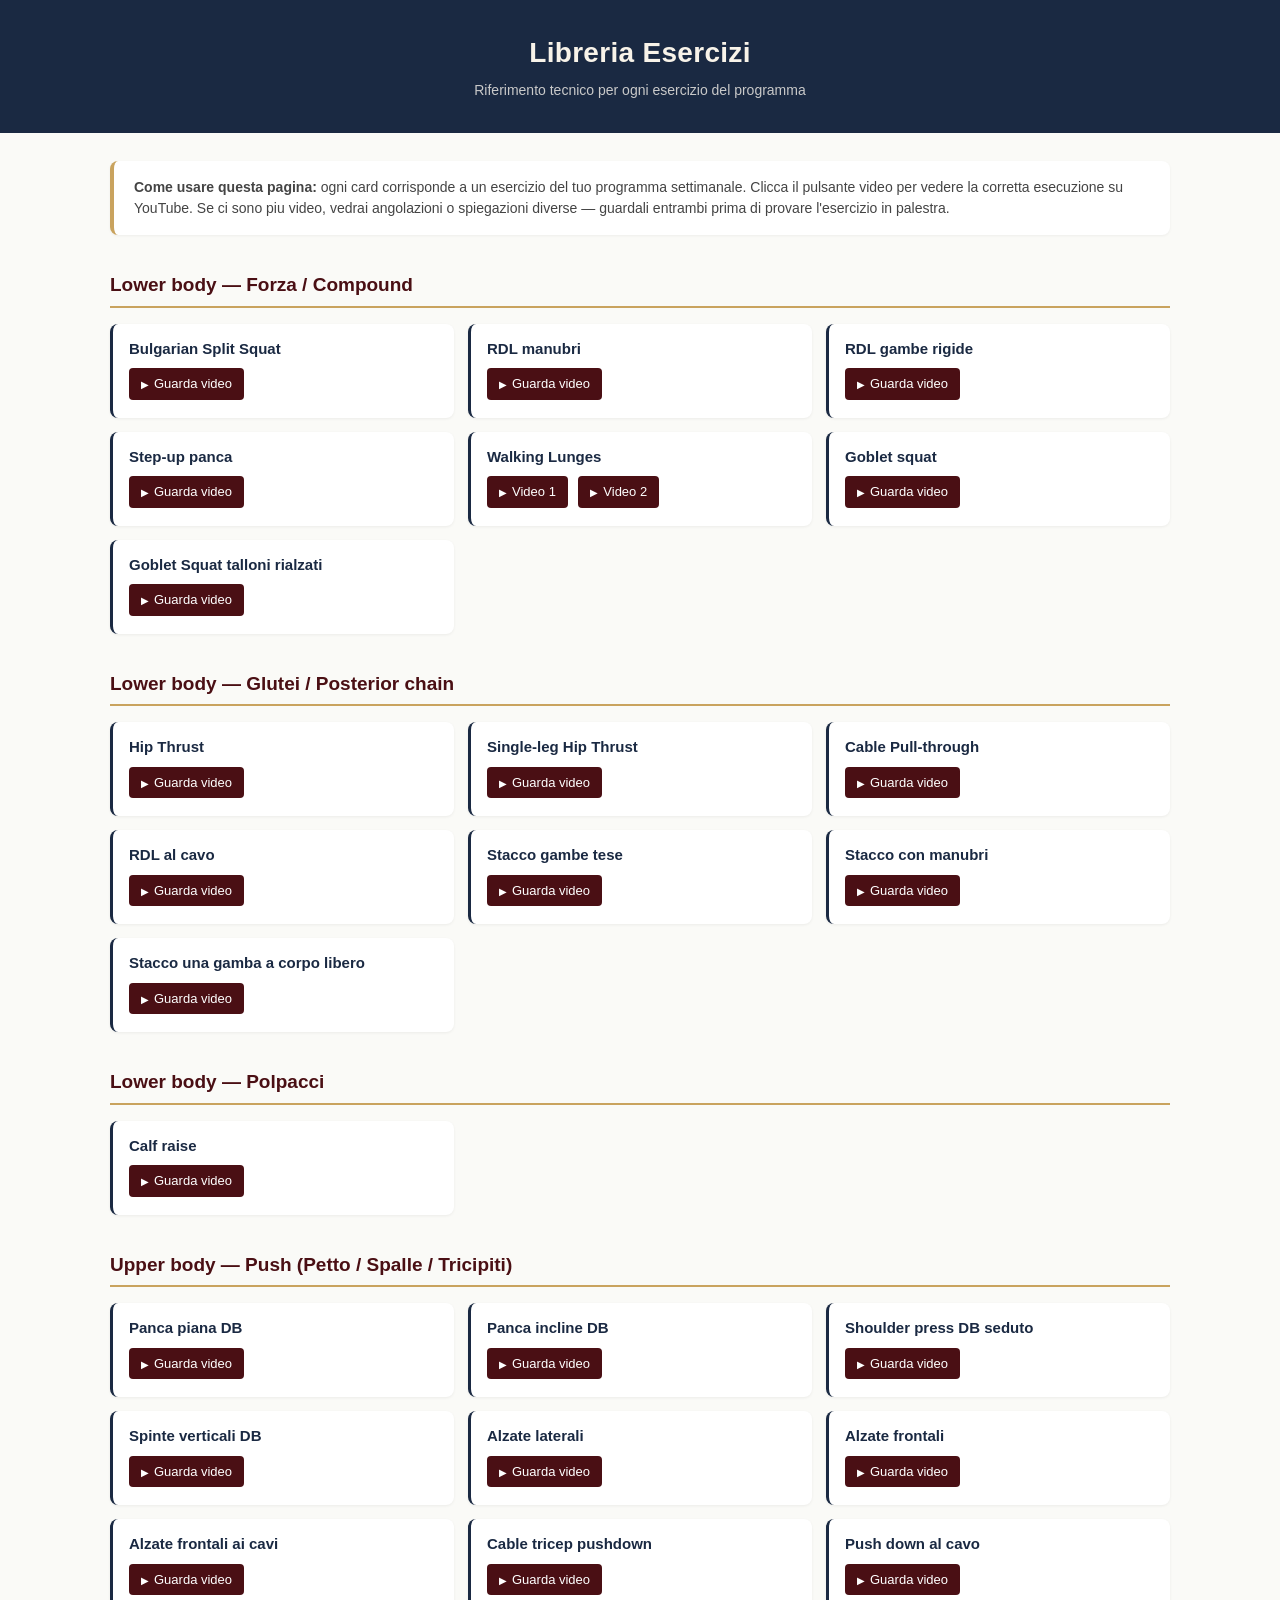
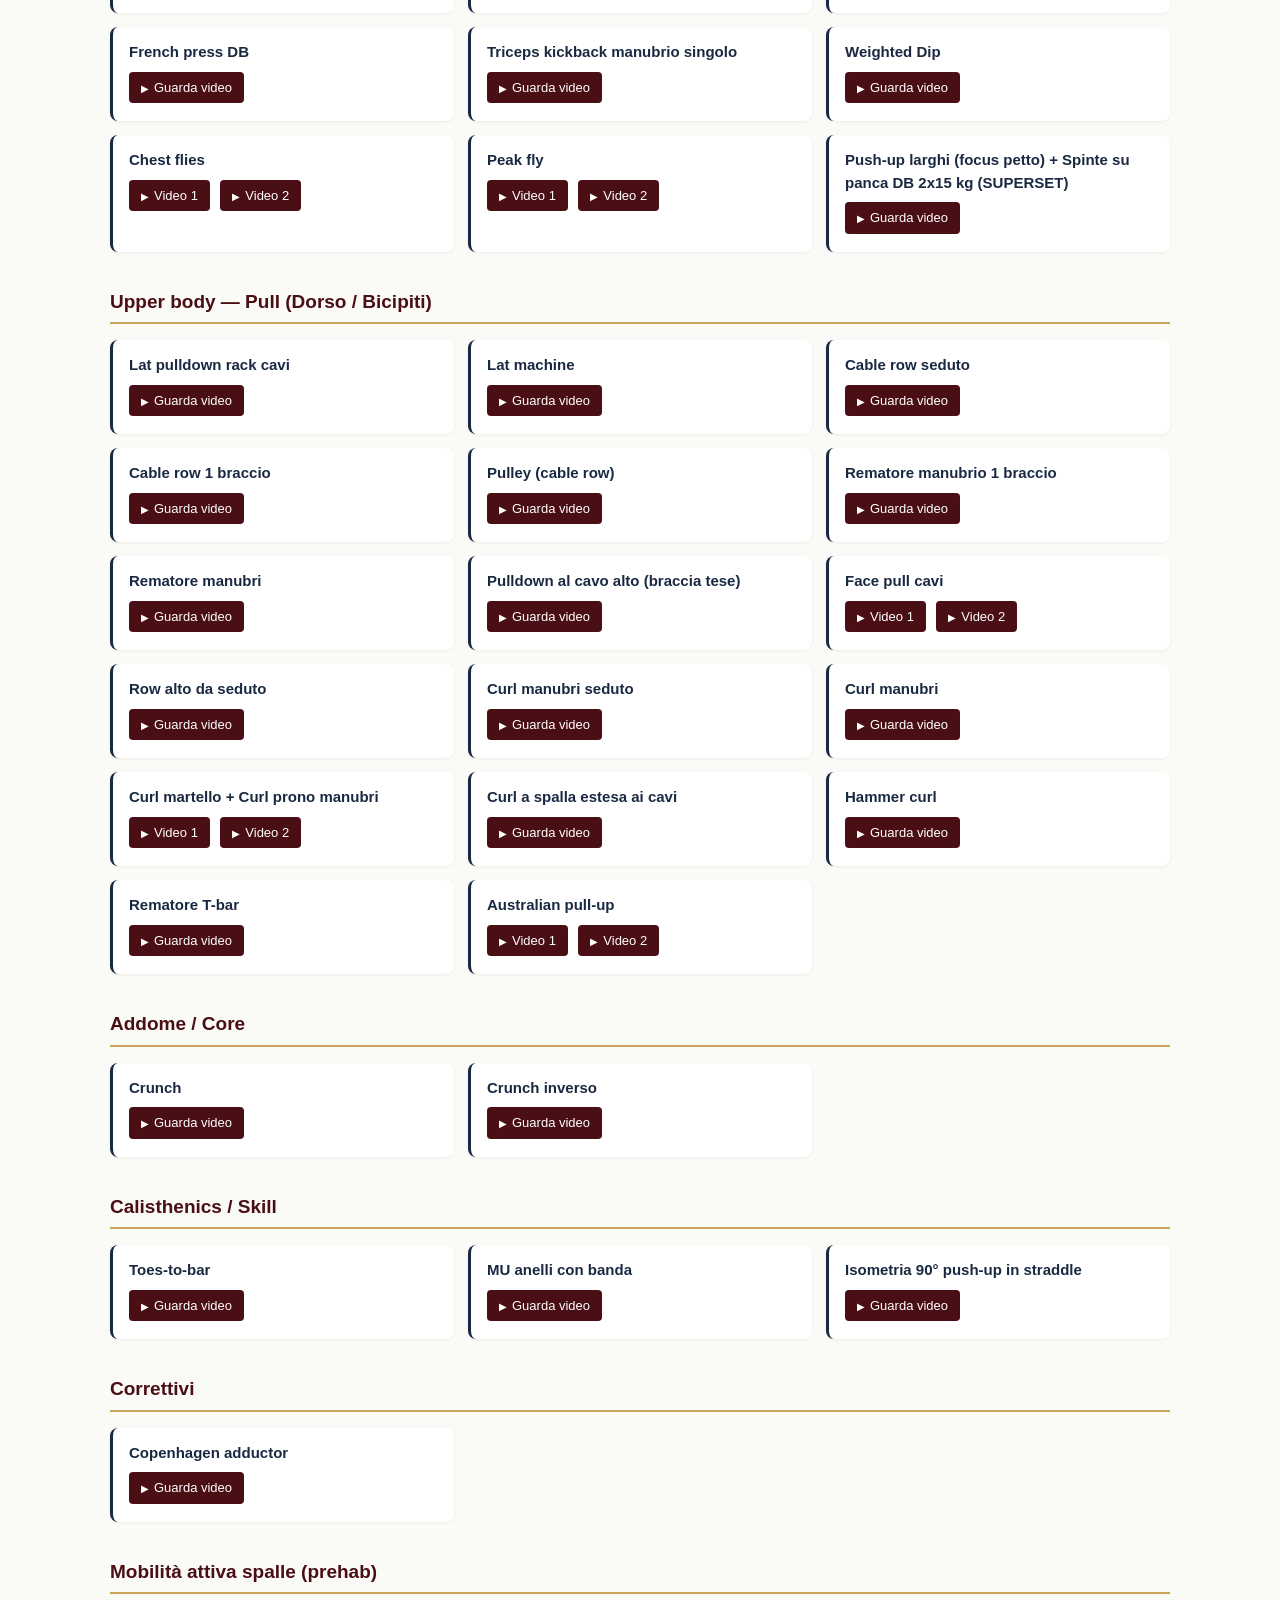
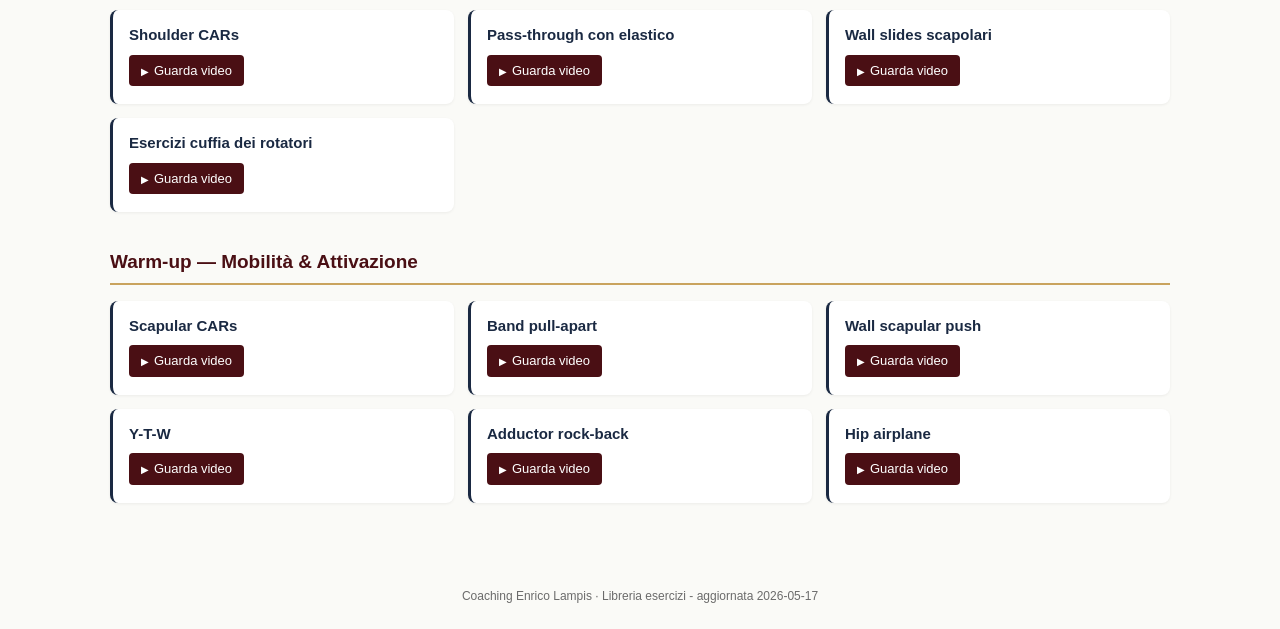
==== commit f097aede: "Add files via upload" ====
--- a/libreria_esercizi.html
+++ b/libreria_esercizi.html
@@ -116,21 +116,9 @@
       <a href="https://www.youtube.com/shorts/7-80HiXX1K8" target="_blank" rel="noopener">Guarda video</a>
     </div>
     <div class="card">
-      <h3>Affondo inverso (reverse lunge)</h3>
-      <a href="https://www.youtube.com/shorts/mzPFverp8tM" target="_blank" rel="noopener">Guarda video</a>
-    </div>
-    <div class="card">
       <h3>Goblet Squat talloni rialzati</h3>
       <a href="https://www.youtube.com/shorts/0WFBvy-i22A" target="_blank" rel="noopener">Guarda video</a>
     </div>
-    <div class="card">
-      <h3>Sissy squat assistito</h3>
-      <a href="https://www.youtube.com/watch?v=FTmbNjUu7CI" target="_blank" rel="noopener">Guarda video</a>
-    </div>
-    <div class="card">
-      <h3>Wall sit zavorrato</h3>
-      <a href="https://www.youtube.com/watch?v=RG7z0P9qrLk" target="_blank" rel="noopener">Guarda video</a>
-    </div>
   </div>
   <h2>Lower body — Glutei / Posterior chain</h2>
   <div class="grid">
@@ -155,20 +143,12 @@
       <a href="https://www.youtube.com/shorts/Wou9zVQrAfs" target="_blank" rel="noopener">Guarda video</a>
     </div>
     <div class="card">
-      <h3>RDL manubri bilaterale</h3>
-      <a href="https://www.youtube.com/shorts/CBOhr6H7BEY" target="_blank" rel="noopener">Guarda video</a>
-    </div>
-    <div class="card">
-      <h3>Stacco rumeno gamba singola (SLDL)</h3>
-      <a href="https://www.youtube.com/shorts/YqnCBCea8p4" target="_blank" rel="noopener">Guarda video</a>
-    </div>
-    <div class="card">
-      <h3>Hip Thrust mono-gamba a corpo libero</h3>
-      <a href="https://www.youtube.com/shorts/GqVK-IKtZaU" target="_blank" rel="noopener">Guarda video</a>
-    </div>
-    <div class="card">
-      <h3>Pull-through al cavo</h3>
-      <a href="https://www.youtube.com/shorts/v_L0e-SntSU" target="_blank" rel="noopener">Guarda video</a>
+      <h3>Stacco con manubri</h3>
+      <a href="https://www.youtube.com/watch?v=wR0Kmeie6tA" target="_blank" rel="noopener">Guarda video</a>
+    </div>
+    <div class="card">
+      <h3>Stacco una gamba a corpo libero</h3>
+      <a href="https://www.youtube.com/shorts/VRy4uMv_7Eo" target="_blank" rel="noopener">Guarda video</a>
     </div>
   </div>
   <h2>Lower body — Polpacci</h2>
@@ -177,10 +157,6 @@
       <h3>Calf raise</h3>
       <a href="https://www.youtube.com/shorts/1H7dFHT3kIU" target="_blank" rel="noopener">Guarda video</a>
     </div>
-    <div class="card">
-      <h3>Calf raise in piedi su step</h3>
-      <a href="https://www.youtube.com/watch?v=anUA4iKBu7A" target="_blank" rel="noopener">Guarda video</a>
-    </div>
   </div>
   <h2>Upper body — Push (Petto / Spalle / Tricipiti)</h2>
   <div class="grid">
@@ -197,16 +173,36 @@
       <a href="https://www.youtube.com/shorts/k6tzKisR3NY" target="_blank" rel="noopener">Guarda video</a>
     </div>
     <div class="card">
+      <h3>Spinte verticali DB</h3>
+      <a href="https://www.youtube.com/shorts/k6tzKisR3NY" target="_blank" rel="noopener">Guarda video</a>
+    </div>
+    <div class="card">
       <h3>Alzate laterali</h3>
       <a href="https://www.youtube.com/shorts/jUaqG4wou2k" target="_blank" rel="noopener">Guarda video</a>
     </div>
     <div class="card">
+      <h3>Alzate frontali</h3>
+      <a href="https://www.youtube.com/watch?v=7tIUyC_GTmU" target="_blank" rel="noopener">Guarda video</a>
+    </div>
+    <div class="card">
+      <h3>Alzate frontali ai cavi</h3>
+      <a href="https://www.youtube.com/watch?v=7tIUyC_GTmU" target="_blank" rel="noopener">Guarda video</a>
+    </div>
+    <div class="card">
       <h3>Cable tricep pushdown</h3>
       <a href="https://www.youtube.com/shorts/1FjkhpZsaxc" target="_blank" rel="noopener">Guarda video</a>
     </div>
     <div class="card">
+      <h3>Push down al cavo</h3>
+      <a href="https://www.youtube.com/shorts/1FjkhpZsaxc" target="_blank" rel="noopener">Guarda video</a>
+    </div>
+    <div class="card">
       <h3>French press DB</h3>
       <a href="https://www.youtube.com/shorts/YuIuGmYRktE" target="_blank" rel="noopener">Guarda video</a>
+    </div>
+    <div class="card">
+      <h3>Triceps kickback manubrio singolo</h3>
+      <a href="https://www.youtube.com/shorts/WhBxKbe1-NU" target="_blank" rel="noopener">Guarda video</a>
     </div>
     <div class="card">
       <h3>Weighted Dip</h3>
@@ -218,20 +214,13 @@
       <a href="https://www.youtube.com/shorts/a9vQ_hwIksU" target="_blank" rel="noopener">Video 2</a>
     </div>
     <div class="card">
-      <h3>Arnold press DB seduto</h3>
-      <a href="https://www.youtube.com/watch?v=pQDrcNoDNVM" target="_blank" rel="noopener">Guarda video</a>
-    </div>
-    <div class="card">
-      <h3>DB Squeeze press panca piana</h3>
-      <a href="https://www.youtube.com/shorts/_61z2opDgl0" target="_blank" rel="noopener">Guarda video</a>
-    </div>
-    <div class="card">
-      <h3>Alzate laterali al cavo 1 braccio</h3>
-      <a href="https://www.youtube.com/shorts/6Z-wuEf04ZQ" target="_blank" rel="noopener">Guarda video</a>
-    </div>
-    <div class="card">
-      <h3>French press DB 2x</h3>
-      <a href="https://www.youtube.com/shorts/YuIuGmYRktE" target="_blank" rel="noopener">Guarda video</a>
+      <h3>Peak fly</h3>
+      <a href="https://www.youtube.com/shorts/rk8YayRoTRQ" target="_blank" rel="noopener">Video 1</a>
+      <a href="https://www.youtube.com/shorts/a9vQ_hwIksU" target="_blank" rel="noopener">Video 2</a>
+    </div>
+    <div class="card">
+      <h3>Push-up larghi (focus petto) + Spinte su panca DB 2x15 kg (SUPERSET)</h3>
+      <a href="https://www.youtube.com/shorts/mTaiQemkEpU" target="_blank" rel="noopener">Guarda video</a>
     </div>
   </div>
   <h2>Upper body — Pull (Dorso / Bicipiti)</h2>
@@ -241,6 +230,10 @@
       <a href="https://www.youtube.com/shorts/bNmvKpJSWKM" target="_blank" rel="noopener">Guarda video</a>
     </div>
     <div class="card">
+      <h3>Lat machine</h3>
+      <a href="https://www.youtube.com/shorts/UiEtZfPHTcg" target="_blank" rel="noopener">Guarda video</a>
+    </div>
+    <div class="card">
       <h3>Cable row seduto</h3>
       <a href="https://www.youtube.com/shorts/LyZH4UGdDTc" target="_blank" rel="noopener">Guarda video</a>
     </div>
@@ -249,8 +242,20 @@
       <a href="https://www.youtube.com/shorts/9TWiV80cUYs" target="_blank" rel="noopener">Guarda video</a>
     </div>
     <div class="card">
+      <h3>Pulley (cable row)</h3>
+      <a href="https://www.youtube.com/shorts/tUJP4cCBuNA" target="_blank" rel="noopener">Guarda video</a>
+    </div>
+    <div class="card">
       <h3>Rematore manubrio 1 braccio</h3>
       <a href="https://www.youtube.com/shorts/_g4LMgFYCrA" target="_blank" rel="noopener">Guarda video</a>
+    </div>
+    <div class="card">
+      <h3>Rematore manubri</h3>
+      <a href="https://www.youtube.com/watch?v=Q4srBobKsSI" target="_blank" rel="noopener">Guarda video</a>
+    </div>
+    <div class="card">
+      <h3>Pulldown al cavo alto (braccia tese)</h3>
+      <a href="https://www.youtube.com/shorts/8u9cJqoeWhM" target="_blank" rel="noopener">Guarda video</a>
     </div>
     <div class="card">
       <h3>Face pull cavi</h3>
@@ -266,6 +271,15 @@
       <a href="https://www.youtube.com/shorts/xaytbsVD_qE" target="_blank" rel="noopener">Guarda video</a>
     </div>
     <div class="card">
+      <h3>Curl manubri</h3>
+      <a href="https://www.youtube.com/shorts/MKWBV29S6c0" target="_blank" rel="noopener">Guarda video</a>
+    </div>
+    <div class="card">
+      <h3>Curl martello + Curl prono manubri</h3>
+      <a href="https://www.youtube.com/watch?v=OPqe0kCxmR8" target="_blank" rel="noopener">Video 1</a>
+      <a href="https://www.youtube.com/watch?v=6atlGiVu1NM" target="_blank" rel="noopener">Video 2</a>
+    </div>
+    <div class="card">
       <h3>Curl a spalla estesa ai cavi</h3>
       <a href="https://www.youtube.com/shorts/w3sXATQzGvc" target="_blank" rel="noopener">Guarda video</a>
     </div>
@@ -282,21 +296,16 @@
       <a href="https://www.youtube.com/shorts/qfsEK96Px-E" target="_blank" rel="noopener">Video 1</a>
       <a href="https://www.youtube.com/shorts/drFCrI0yy8k" target="_blank" rel="noopener">Video 2</a>
     </div>
-    <div class="card">
-      <h3>Rematore manubri 2 braccia, busto flesso</h3>
-      <a href="https://www.youtube.com/shorts/OgthMjexyck" target="_blank" rel="noopener">Guarda video</a>
-    </div>
-    <div class="card">
-      <h3>Rematore al cavo 1 braccio in ginocchio</h3>
-      <a href="https://www.youtube.com/watch?v=1e-Ks7gpp44" target="_blank" rel="noopener">Guarda video</a>
-    </div>
-    <div class="card">
-      <h3>Face pull al cavo</h3>
-      <a href="https://www.youtube.com/shorts/IeOqdw9WI90" target="_blank" rel="noopener">Guarda video</a>
-    </div>
-    <div class="card">
-      <h3>Curl manubri in piedi</h3>
-      <a href="https://www.youtube.com/watch?v=t-I2B4Xq0p0" target="_blank" rel="noopener">Guarda video</a>
+  </div>
+  <h2>Addome / Core</h2>
+  <div class="grid">
+    <div class="card">
+      <h3>Crunch</h3>
+      <a href="https://www.youtube.com/shorts/PkzgZxrf0Qs" target="_blank" rel="noopener">Guarda video</a>
+    </div>
+    <div class="card">
+      <h3>Crunch inverso</h3>
+      <a href="https://www.youtube.com/shorts/ZyE4r7wiI6w" target="_blank" rel="noopener">Guarda video</a>
     </div>
   </div>
   <h2>Calisthenics / Skill</h2>
@@ -309,12 +318,35 @@
       <h3>MU anelli con banda</h3>
       <a href="https://www.youtube.com/shorts/NCO1891FjOk" target="_blank" rel="noopener">Guarda video</a>
     </div>
+    <div class="card">
+      <h3>Isometria 90° push-up in straddle</h3>
+      <a href="https://www.youtube.com/watch?v=6QauAixbJFg" target="_blank" rel="noopener">Guarda video</a>
+    </div>
   </div>
   <h2>Correttivi</h2>
   <div class="grid">
     <div class="card">
       <h3>Copenhagen adductor</h3>
       <a href="https://www.youtube.com/shorts/u0l7inwy12E" target="_blank" rel="noopener">Guarda video</a>
+    </div>
+  </div>
+  <h2>Mobilità attiva spalle (prehab)</h2>
+  <div class="grid">
+    <div class="card">
+      <h3>Shoulder CARs</h3>
+      <a href="https://www.youtube.com/watch?v=1GjmF3oZvu0" target="_blank" rel="noopener">Guarda video</a>
+    </div>
+    <div class="card">
+      <h3>Pass-through con elastico</h3>
+      <a href="https://www.youtube.com/watch?v=ss4JRHhoHCU" target="_blank" rel="noopener">Guarda video</a>
+    </div>
+    <div class="card">
+      <h3>Wall slides scapolari</h3>
+      <a href="https://www.youtube.com/shorts/i_0zLUcE-zk" target="_blank" rel="noopener">Guarda video</a>
+    </div>
+    <div class="card">
+      <h3>Esercizi cuffia dei rotatori</h3>
+      <a href="https://www.youtube.com/shorts/WpWikooVAGU" target="_blank" rel="noopener">Guarda video</a>
     </div>
   </div>
   <h2>Warm-up — Mobilità & Attivazione</h2>
@@ -347,7 +379,7 @@
 
 </main>
 <footer>
-  Coaching Enrico Lampis &middot; Libreria esercizi - aggiornata 2026-07-28
+  Coaching Enrico Lampis &middot; Libreria esercizi - aggiornata 2026-05-17
 </footer>
 </body>
 </html>
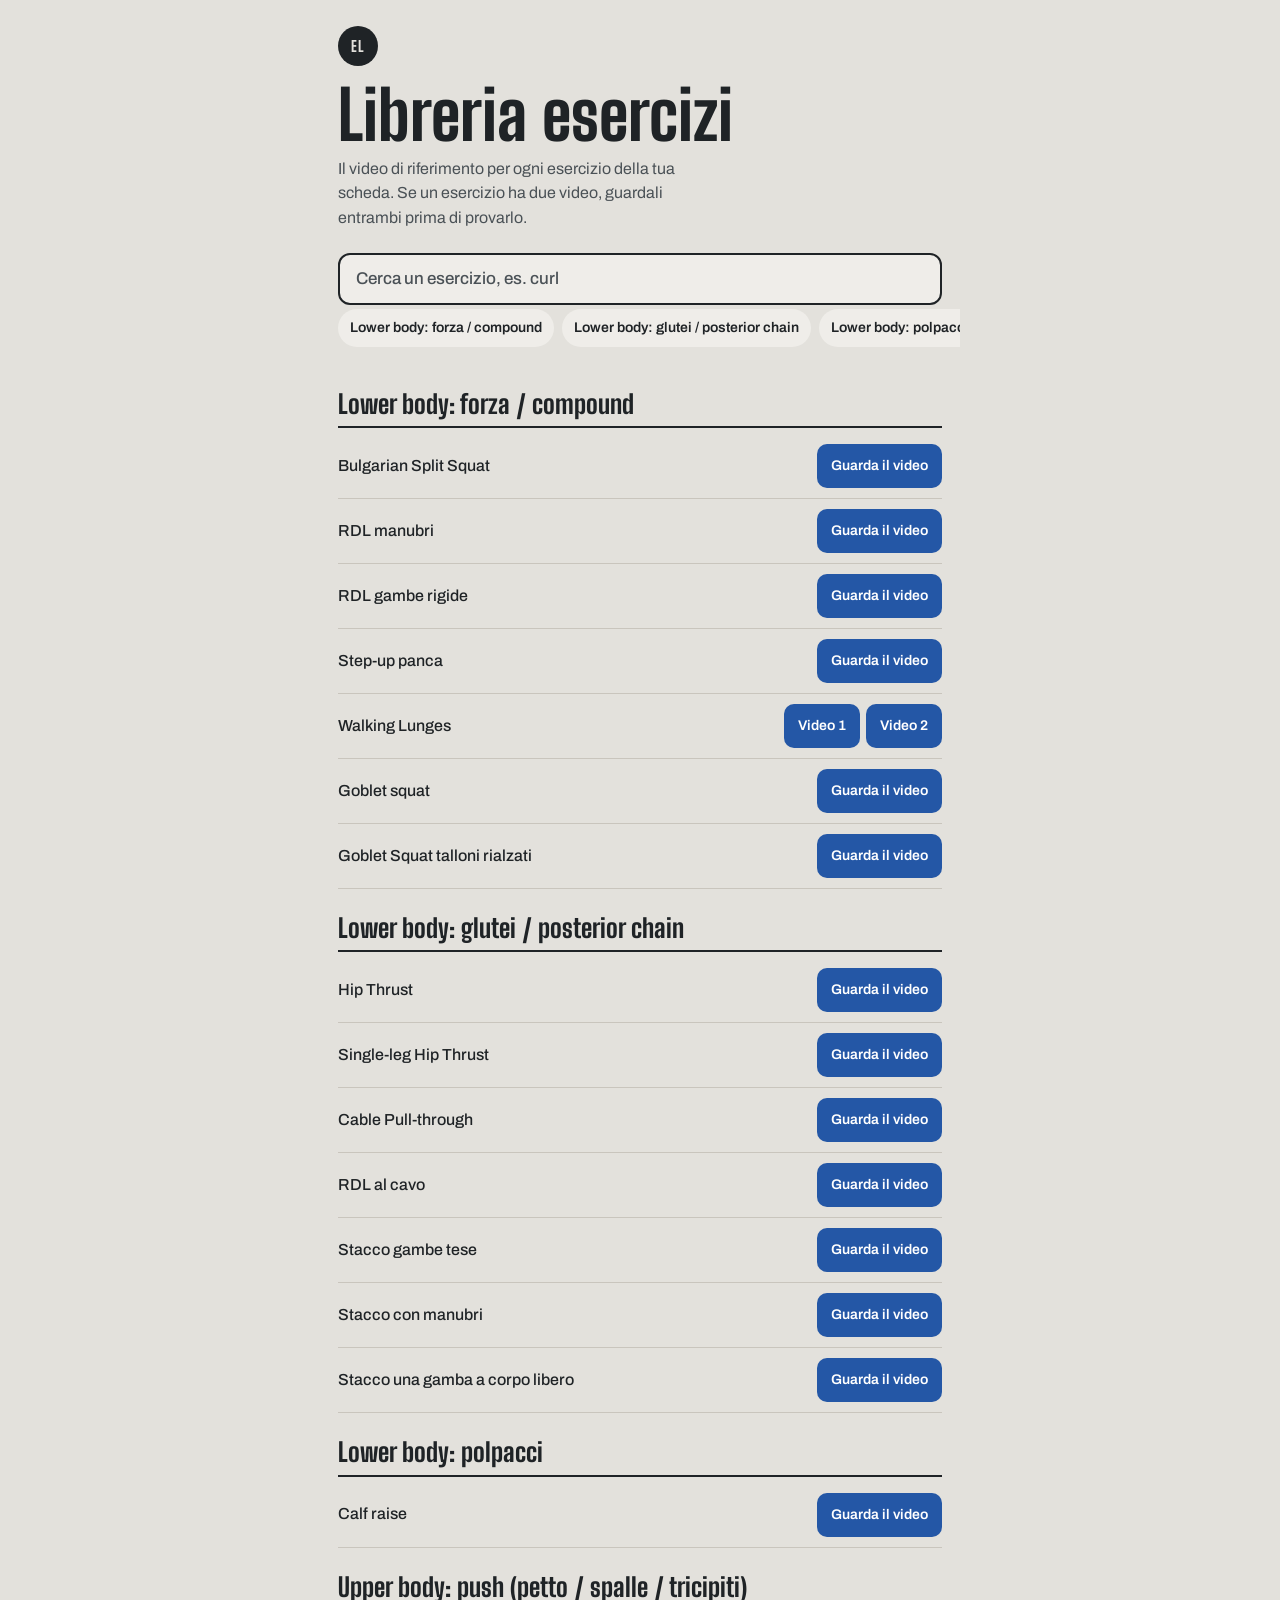
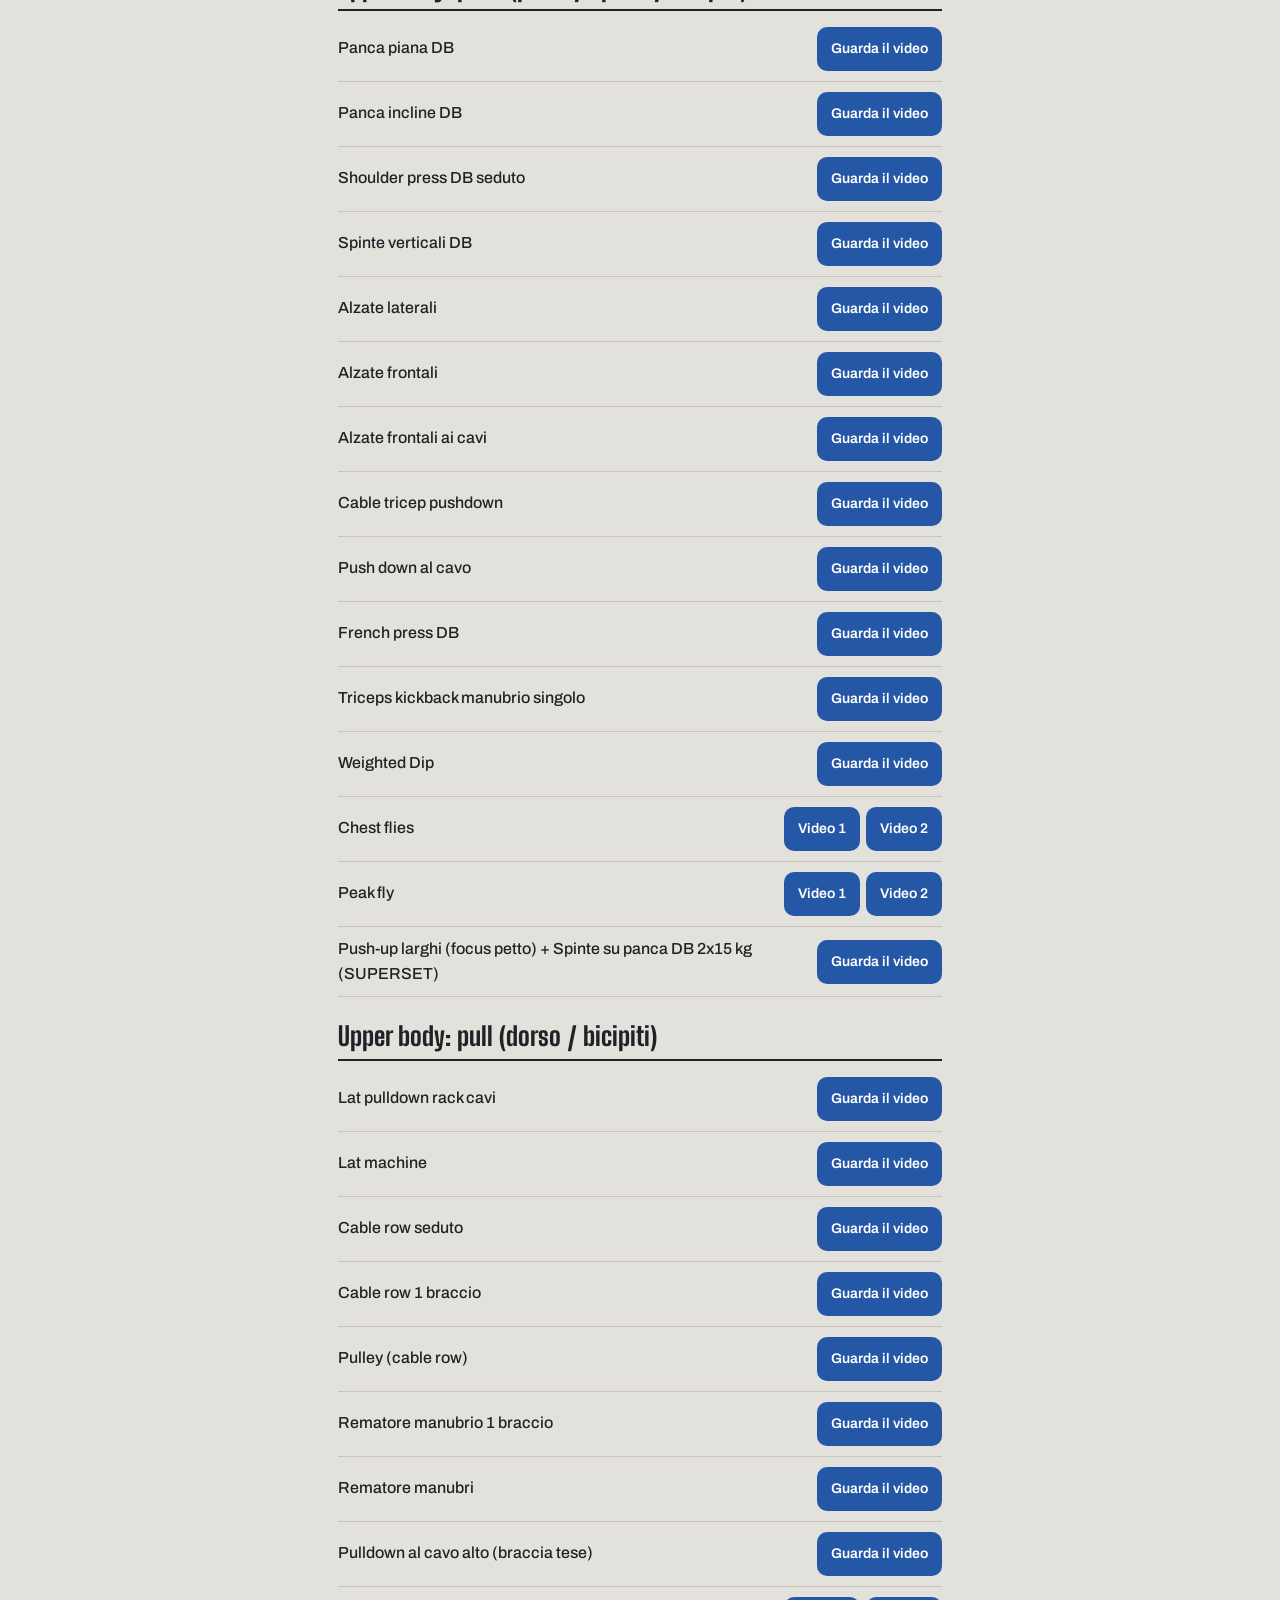
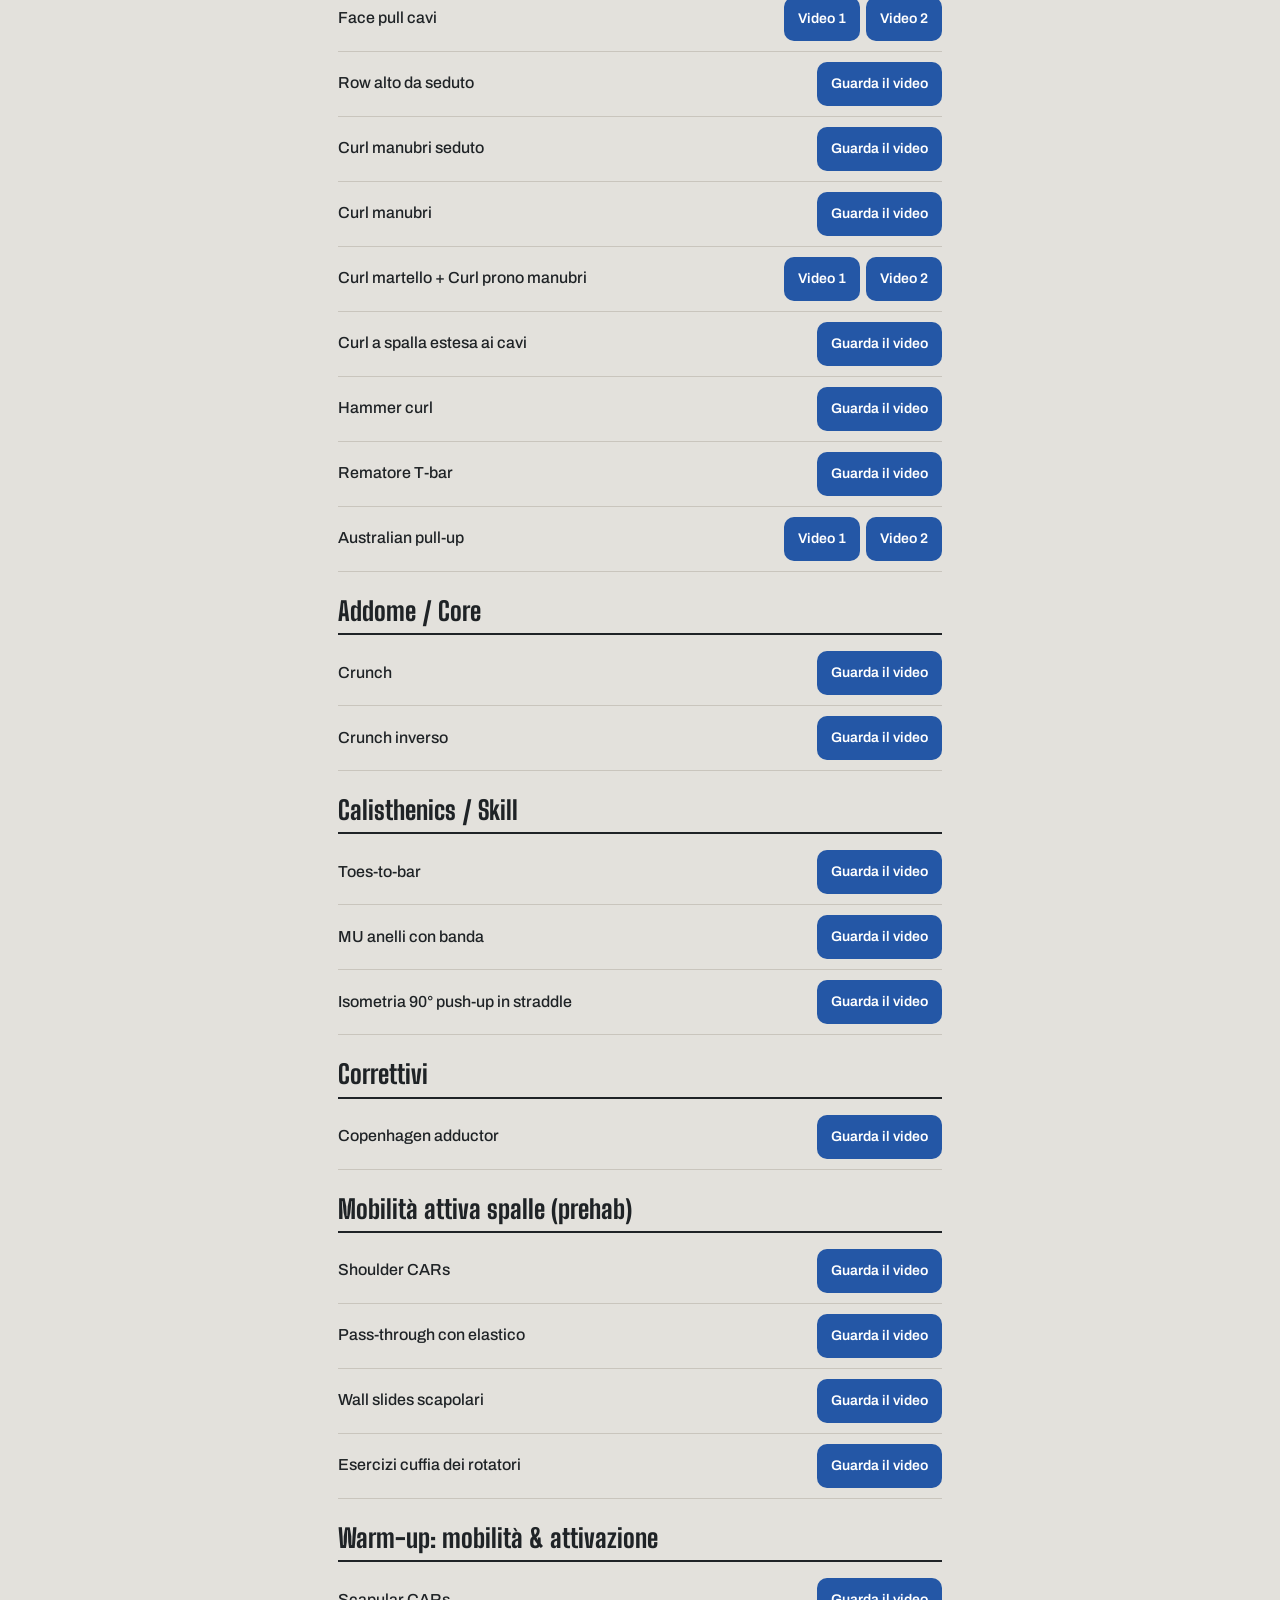
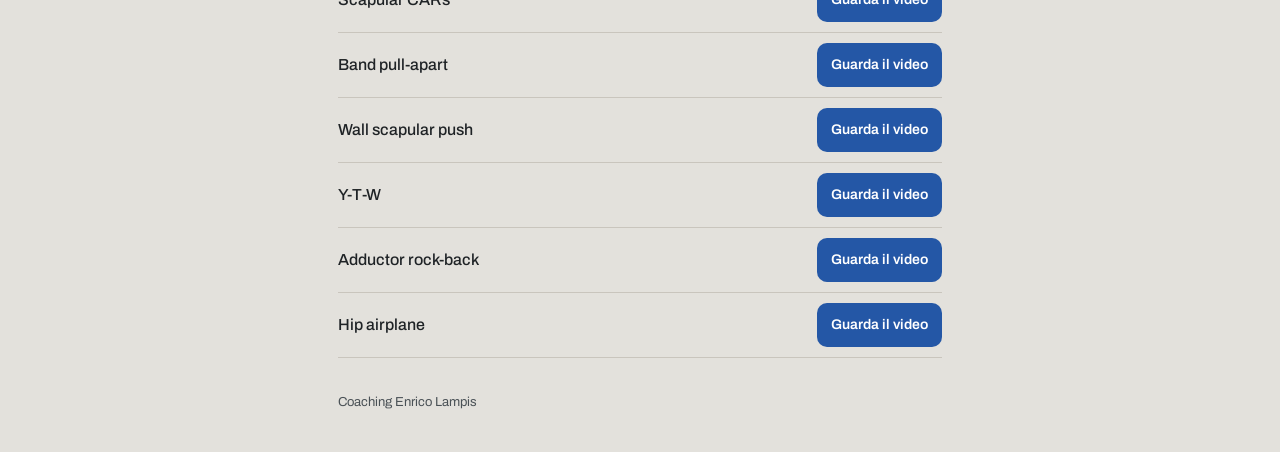
==== commit 7a842f5e: "Libreria esercizi: grafica v2 con ricerca e scorciatoie per categoria Co-Authored-By: Claude Opus 5." ====
--- a/libreria_esercizi.html
+++ b/libreria_esercizi.html
@@ -2,384 +2,75 @@
 <html lang="it">
 <head>
 <meta charset="UTF-8">
-<meta name="viewport" content="width=device-width, initial-scale=1.0">
-<title>Libreria Esercizi — Coaching Enrico Lampis</title>
+<meta name="viewport" content="width=device-width, initial-scale=1, viewport-fit=cover">
+<meta name="robots" content="noindex, nofollow">
+<meta name="referrer" content="no-referrer">
+<meta name="theme-color" content="#E3E1DC">
+<title>Libreria esercizi | Coaching Enrico Lampis</title>
+<link rel="icon" href="data:image/svg+xml,%3Csvg xmlns='http://www.w3.org/2000/svg' viewBox='0 0 32 32'%3E%3Ccircle cx='16' cy='16' r='15' fill='%231F2326'/%3E%3Ccircle cx='16' cy='16' r='5' fill='%23E3E1DC'/%3E%3C/svg%3E">
+<link rel="stylesheet" href="assets/fonts.css">
+<link rel="stylesheet" href="style.css">
 <style>
-  :root {
-    --navy: #1a2942;
-    --bordeaux: #4a0f14;
-    --gold: #c9a35e;
-    --cream: #f8f3e9;
-    --grey: #6b6b6b;
-    --bg: #fafaf7;
+  .lib-head { padding: 26px 0 8px; }
+  .lib-title { font: 800 clamp(46px, 13vw, 68px)/.92 var(--display); margin: 18px 0 10px; }
+  .lib-sub { margin: 0; color: var(--ferro-2); max-width: 40ch; }
+  .search { position: sticky; top: 0; z-index: 5; background: var(--cemento); padding: 14px 0 10px; }
+  .search input {
+    width: 100%; min-height: 52px; padding: 0 16px; border-radius: 12px;
+    border: 2px solid var(--ferro); background: var(--cemento-2); color: var(--ferro);
+    font: 500 17px/1 var(--text);
   }
-  * { box-sizing: border-box; }
-  body {
-    font-family: -apple-system, BlinkMacSystemFont, "Segoe UI", Roboto, "Helvetica Neue", sans-serif;
-    margin: 0; padding: 0;
-    background: var(--bg);
-    color: #222;
-    line-height: 1.5;
+  .search input::placeholder { color: var(--ferro-2); }
+  .chips { display: flex; gap: 8px; overflow-x: auto; padding: 4px 0 8px; margin: 0 -18px; padding-left: 18px; padding-right: 18px; }
+  .chip { flex: 0 0 auto; text-decoration: none; font-size: 14px; font-weight: 600; padding: 8px 12px; border-radius: 99px; background: var(--cemento-2); }
+  .cat { margin-top: 26px; scroll-margin-top: 140px; }
+  .cat-title { font: 800 26px/1.05 var(--display); margin: 0 0 6px; padding-bottom: 8px; border-bottom: 2px solid var(--ferro); }
+  .ex-list { list-style: none; margin: 0; padding: 0; }
+  .ex { display: flex; align-items: center; justify-content: space-between; gap: 12px; padding: 10px 0; border-bottom: 1px solid var(--linea); }
+  .ex-name { font-weight: 500; }
+  .ex-vids { display: flex; gap: 6px; flex-wrap: wrap; justify-content: flex-end; }
+  .vid {
+    display: inline-flex; align-items: center; min-height: 44px; padding: 0 14px; border-radius: 10px;
+    background: var(--blu); color: #fff; text-decoration: none; font-weight: 600; font-size: 14px; white-space: nowrap;
   }
-  header {
-    background: var(--navy);
-    color: var(--cream);
-    padding: 32px 24px;
-    text-align: center;
-  }
-  header h1 {
-    margin: 0 0 6px; font-size: 28px; letter-spacing: 0.3px;
-  }
-  header p {
-    margin: 0; color: #c9c9c9; font-size: 14px;
-  }
-  main {
-    max-width: 1100px; margin: 0 auto; padding: 28px 20px 60px;
-  }
-  .intro {
-    background: white; padding: 16px 20px; border-radius: 8px;
-    border-left: 4px solid var(--gold); margin-bottom: 28px;
-    box-shadow: 0 1px 3px rgba(0,0,0,0.05);
-    font-size: 14px; color: #444;
-  }
-  h2 {
-    color: var(--bordeaux); border-bottom: 2px solid var(--gold);
-    padding-bottom: 6px; margin-top: 36px; font-size: 19px;
-  }
-  .grid {
-    display: grid; grid-template-columns: repeat(auto-fill, minmax(260px, 1fr));
-    gap: 14px; margin-top: 16px;
-  }
-  .card {
-    background: white; border-radius: 8px; padding: 14px 16px;
-    box-shadow: 0 1px 3px rgba(0,0,0,0.06);
-    border-left: 3px solid var(--navy);
-    transition: transform 0.15s, box-shadow 0.15s;
-  }
-  .card:hover {
-    transform: translateY(-2px);
-    box-shadow: 0 4px 12px rgba(0,0,0,0.1);
-  }
-  .card h3 {
-    margin: 0 0 8px; font-size: 15px; color: var(--navy);
-  }
-  .card a {
-    display: inline-block;
-    color: white; background: var(--bordeaux);
-    padding: 6px 12px; border-radius: 4px;
-    text-decoration: none; font-size: 13px;
-    margin-right: 6px; margin-bottom: 4px;
-  }
-  .card a:hover { background: var(--navy); }
-  .card a::before { content: "\25B6"; margin-right: 5px; font-size: 10px; }
-  footer {
-    text-align: center; padding: 24px; color: var(--grey); font-size: 12px;
-  }
+  @media (hover: hover) { .vid:hover { filter: brightness(1.1); } .chip:hover { background: var(--ferro); color: var(--cemento); } }
+  .none { margin: 28px 0; color: var(--ferro-2); }
+  @media (max-width: 420px) { .ex { flex-direction: column; align-items: stretch; } .ex-vids { justify-content: flex-start; } }
 </style>
 </head>
 <body>
-<header>
-  <h1>Libreria Esercizi</h1>
-  <p>Riferimento tecnico per ogni esercizio del programma</p>
-</header>
-<main>
-  <div class="intro">
-    <strong>Come usare questa pagina:</strong> ogni card corrisponde a un esercizio del tuo programma settimanale.
-    Clicca il pulsante video per vedere la corretta esecuzione su YouTube. Se ci sono piu video, vedrai
-    angolazioni o spiegazioni diverse — guardali entrambi prima di provare l'esercizio in palestra.
+<main class="wrap">
+  <header class="lib-head">
+    <p class="mono-mark" aria-hidden="true">EL</p>
+    <h1 class="lib-title">Libreria esercizi</h1>
+    <p class="lib-sub">Il video di riferimento per ogni esercizio della tua scheda. Se un esercizio ha due video, guardali entrambi prima di provarlo.</p>
+  </header>
+  <div class="search">
+    <label class="sr" for="q">Cerca un esercizio</label>
+    <input id="q" type="search" placeholder="Cerca un esercizio, es. curl" autocomplete="off">
+    <nav class="chips" aria-label="Vai alla categoria"><a class="chip" href="#lower-body-forza-compound">Lower body: forza / compound</a><a class="chip" href="#lower-body-glutei-posterior-chain">Lower body: glutei / posterior chain</a><a class="chip" href="#lower-body-polpacci">Lower body: polpacci</a><a class="chip" href="#upper-body-push-petto-spalle-tricipiti">Upper body: push (petto / spalle / tricipiti)</a><a class="chip" href="#upper-body-pull-dorso-bicipiti">Upper body: pull (dorso / bicipiti)</a><a class="chip" href="#addome-core">Addome / Core</a><a class="chip" href="#calisthenics-skill">Calisthenics / Skill</a><a class="chip" href="#correttivi">Correttivi</a><a class="chip" href="#mobilita-attiva-spalle-prehab">Mobilità attiva spalle (prehab)</a><a class="chip" href="#warm-up-mobilita-attivazione">Warm-up: mobilità &amp; attivazione</a></nav>
   </div>
-  <h2>Lower body — Forza / Compound</h2>
-  <div class="grid">
-    <div class="card">
-      <h3>Bulgarian Split Squat</h3>
-      <a href="https://www.youtube.com/shorts/uODWo4YqbT8" target="_blank" rel="noopener">Guarda video</a>
-    </div>
-    <div class="card">
-      <h3>RDL manubri</h3>
-      <a href="https://www.youtube.com/shorts/5rIqP63yWFg" target="_blank" rel="noopener">Guarda video</a>
-    </div>
-    <div class="card">
-      <h3>RDL gambe rigide</h3>
-      <a href="https://www.youtube.com/shorts/Wou9zVQrAfs" target="_blank" rel="noopener">Guarda video</a>
-    </div>
-    <div class="card">
-      <h3>Step-up panca</h3>
-      <a href="https://www.youtube.com/shorts/8q9LVgN2RD4" target="_blank" rel="noopener">Guarda video</a>
-    </div>
-    <div class="card">
-      <h3>Walking Lunges</h3>
-      <a href="https://www.youtube.com/shorts/2ea3_b9rFdM" target="_blank" rel="noopener">Video 1</a>
-      <a href="https://www.youtube.com/shorts/mJilHWIBWO8" target="_blank" rel="noopener">Video 2</a>
-    </div>
-    <div class="card">
-      <h3>Goblet squat</h3>
-      <a href="https://www.youtube.com/shorts/7-80HiXX1K8" target="_blank" rel="noopener">Guarda video</a>
-    </div>
-    <div class="card">
-      <h3>Goblet Squat talloni rialzati</h3>
-      <a href="https://www.youtube.com/shorts/0WFBvy-i22A" target="_blank" rel="noopener">Guarda video</a>
-    </div>
-  </div>
-  <h2>Lower body — Glutei / Posterior chain</h2>
-  <div class="grid">
-    <div class="card">
-      <h3>Hip Thrust</h3>
-      <a href="https://www.youtube.com/shorts/euDIvpBWmDg" target="_blank" rel="noopener">Guarda video</a>
-    </div>
-    <div class="card">
-      <h3>Single-leg Hip Thrust</h3>
-      <a href="https://www.youtube.com/shorts/hKXqCXSXylA" target="_blank" rel="noopener">Guarda video</a>
-    </div>
-    <div class="card">
-      <h3>Cable Pull-through</h3>
-      <a href="https://www.youtube.com/shorts/cRszAB1yK0c" target="_blank" rel="noopener">Guarda video</a>
-    </div>
-    <div class="card">
-      <h3>RDL al cavo</h3>
-      <a href="https://www.youtube.com/watch?v=XxdsXynwX0s" target="_blank" rel="noopener">Guarda video</a>
-    </div>
-    <div class="card">
-      <h3>Stacco gambe tese</h3>
-      <a href="https://www.youtube.com/shorts/Wou9zVQrAfs" target="_blank" rel="noopener">Guarda video</a>
-    </div>
-    <div class="card">
-      <h3>Stacco con manubri</h3>
-      <a href="https://www.youtube.com/watch?v=wR0Kmeie6tA" target="_blank" rel="noopener">Guarda video</a>
-    </div>
-    <div class="card">
-      <h3>Stacco una gamba a corpo libero</h3>
-      <a href="https://www.youtube.com/shorts/VRy4uMv_7Eo" target="_blank" rel="noopener">Guarda video</a>
-    </div>
-  </div>
-  <h2>Lower body — Polpacci</h2>
-  <div class="grid">
-    <div class="card">
-      <h3>Calf raise</h3>
-      <a href="https://www.youtube.com/shorts/1H7dFHT3kIU" target="_blank" rel="noopener">Guarda video</a>
-    </div>
-  </div>
-  <h2>Upper body — Push (Petto / Spalle / Tricipiti)</h2>
-  <div class="grid">
-    <div class="card">
-      <h3>Panca piana DB</h3>
-      <a href="https://www.youtube.com/shorts/mTaiQemkEpU" target="_blank" rel="noopener">Guarda video</a>
-    </div>
-    <div class="card">
-      <h3>Panca incline DB</h3>
-      <a href="https://www.youtube.com/shorts/8fXfwG4ftaQ" target="_blank" rel="noopener">Guarda video</a>
-    </div>
-    <div class="card">
-      <h3>Shoulder press DB seduto</h3>
-      <a href="https://www.youtube.com/shorts/k6tzKisR3NY" target="_blank" rel="noopener">Guarda video</a>
-    </div>
-    <div class="card">
-      <h3>Spinte verticali DB</h3>
-      <a href="https://www.youtube.com/shorts/k6tzKisR3NY" target="_blank" rel="noopener">Guarda video</a>
-    </div>
-    <div class="card">
-      <h3>Alzate laterali</h3>
-      <a href="https://www.youtube.com/shorts/jUaqG4wou2k" target="_blank" rel="noopener">Guarda video</a>
-    </div>
-    <div class="card">
-      <h3>Alzate frontali</h3>
-      <a href="https://www.youtube.com/watch?v=7tIUyC_GTmU" target="_blank" rel="noopener">Guarda video</a>
-    </div>
-    <div class="card">
-      <h3>Alzate frontali ai cavi</h3>
-      <a href="https://www.youtube.com/watch?v=7tIUyC_GTmU" target="_blank" rel="noopener">Guarda video</a>
-    </div>
-    <div class="card">
-      <h3>Cable tricep pushdown</h3>
-      <a href="https://www.youtube.com/shorts/1FjkhpZsaxc" target="_blank" rel="noopener">Guarda video</a>
-    </div>
-    <div class="card">
-      <h3>Push down al cavo</h3>
-      <a href="https://www.youtube.com/shorts/1FjkhpZsaxc" target="_blank" rel="noopener">Guarda video</a>
-    </div>
-    <div class="card">
-      <h3>French press DB</h3>
-      <a href="https://www.youtube.com/shorts/YuIuGmYRktE" target="_blank" rel="noopener">Guarda video</a>
-    </div>
-    <div class="card">
-      <h3>Triceps kickback manubrio singolo</h3>
-      <a href="https://www.youtube.com/shorts/WhBxKbe1-NU" target="_blank" rel="noopener">Guarda video</a>
-    </div>
-    <div class="card">
-      <h3>Weighted Dip</h3>
-      <a href="https://www.youtube.com/shorts/ZDOrGNvRdM0" target="_blank" rel="noopener">Guarda video</a>
-    </div>
-    <div class="card">
-      <h3>Chest flies</h3>
-      <a href="https://www.youtube.com/shorts/rk8YayRoTRQ" target="_blank" rel="noopener">Video 1</a>
-      <a href="https://www.youtube.com/shorts/a9vQ_hwIksU" target="_blank" rel="noopener">Video 2</a>
-    </div>
-    <div class="card">
-      <h3>Peak fly</h3>
-      <a href="https://www.youtube.com/shorts/rk8YayRoTRQ" target="_blank" rel="noopener">Video 1</a>
-      <a href="https://www.youtube.com/shorts/a9vQ_hwIksU" target="_blank" rel="noopener">Video 2</a>
-    </div>
-    <div class="card">
-      <h3>Push-up larghi (focus petto) + Spinte su panca DB 2x15 kg (SUPERSET)</h3>
-      <a href="https://www.youtube.com/shorts/mTaiQemkEpU" target="_blank" rel="noopener">Guarda video</a>
-    </div>
-  </div>
-  <h2>Upper body — Pull (Dorso / Bicipiti)</h2>
-  <div class="grid">
-    <div class="card">
-      <h3>Lat pulldown rack cavi</h3>
-      <a href="https://www.youtube.com/shorts/bNmvKpJSWKM" target="_blank" rel="noopener">Guarda video</a>
-    </div>
-    <div class="card">
-      <h3>Lat machine</h3>
-      <a href="https://www.youtube.com/shorts/UiEtZfPHTcg" target="_blank" rel="noopener">Guarda video</a>
-    </div>
-    <div class="card">
-      <h3>Cable row seduto</h3>
-      <a href="https://www.youtube.com/shorts/LyZH4UGdDTc" target="_blank" rel="noopener">Guarda video</a>
-    </div>
-    <div class="card">
-      <h3>Cable row 1 braccio</h3>
-      <a href="https://www.youtube.com/shorts/9TWiV80cUYs" target="_blank" rel="noopener">Guarda video</a>
-    </div>
-    <div class="card">
-      <h3>Pulley (cable row)</h3>
-      <a href="https://www.youtube.com/shorts/tUJP4cCBuNA" target="_blank" rel="noopener">Guarda video</a>
-    </div>
-    <div class="card">
-      <h3>Rematore manubrio 1 braccio</h3>
-      <a href="https://www.youtube.com/shorts/_g4LMgFYCrA" target="_blank" rel="noopener">Guarda video</a>
-    </div>
-    <div class="card">
-      <h3>Rematore manubri</h3>
-      <a href="https://www.youtube.com/watch?v=Q4srBobKsSI" target="_blank" rel="noopener">Guarda video</a>
-    </div>
-    <div class="card">
-      <h3>Pulldown al cavo alto (braccia tese)</h3>
-      <a href="https://www.youtube.com/shorts/8u9cJqoeWhM" target="_blank" rel="noopener">Guarda video</a>
-    </div>
-    <div class="card">
-      <h3>Face pull cavi</h3>
-      <a href="https://www.youtube.com/shorts/IeOqdw9WI90" target="_blank" rel="noopener">Video 1</a>
-      <a href="https://www.youtube.com/shorts/7iXk2Eylbv4" target="_blank" rel="noopener">Video 2</a>
-    </div>
-    <div class="card">
-      <h3>Row alto da seduto</h3>
-      <a href="https://www.youtube.com/shorts/vqPY3fDessY" target="_blank" rel="noopener">Guarda video</a>
-    </div>
-    <div class="card">
-      <h3>Curl manubri seduto</h3>
-      <a href="https://www.youtube.com/shorts/xaytbsVD_qE" target="_blank" rel="noopener">Guarda video</a>
-    </div>
-    <div class="card">
-      <h3>Curl manubri</h3>
-      <a href="https://www.youtube.com/shorts/MKWBV29S6c0" target="_blank" rel="noopener">Guarda video</a>
-    </div>
-    <div class="card">
-      <h3>Curl martello + Curl prono manubri</h3>
-      <a href="https://www.youtube.com/watch?v=OPqe0kCxmR8" target="_blank" rel="noopener">Video 1</a>
-      <a href="https://www.youtube.com/watch?v=6atlGiVu1NM" target="_blank" rel="noopener">Video 2</a>
-    </div>
-    <div class="card">
-      <h3>Curl a spalla estesa ai cavi</h3>
-      <a href="https://www.youtube.com/shorts/w3sXATQzGvc" target="_blank" rel="noopener">Guarda video</a>
-    </div>
-    <div class="card">
-      <h3>Hammer curl</h3>
-      <a href="https://www.youtube.com/shorts/Z7gLnOCO89c" target="_blank" rel="noopener">Guarda video</a>
-    </div>
-    <div class="card">
-      <h3>Rematore T-bar</h3>
-      <a href="https://www.youtube.com/shorts/hdL1_7Uxfyo" target="_blank" rel="noopener">Guarda video</a>
-    </div>
-    <div class="card">
-      <h3>Australian pull-up</h3>
-      <a href="https://www.youtube.com/shorts/qfsEK96Px-E" target="_blank" rel="noopener">Video 1</a>
-      <a href="https://www.youtube.com/shorts/drFCrI0yy8k" target="_blank" rel="noopener">Video 2</a>
-    </div>
-  </div>
-  <h2>Addome / Core</h2>
-  <div class="grid">
-    <div class="card">
-      <h3>Crunch</h3>
-      <a href="https://www.youtube.com/shorts/PkzgZxrf0Qs" target="_blank" rel="noopener">Guarda video</a>
-    </div>
-    <div class="card">
-      <h3>Crunch inverso</h3>
-      <a href="https://www.youtube.com/shorts/ZyE4r7wiI6w" target="_blank" rel="noopener">Guarda video</a>
-    </div>
-  </div>
-  <h2>Calisthenics / Skill</h2>
-  <div class="grid">
-    <div class="card">
-      <h3>Toes-to-bar</h3>
-      <a href="https://www.youtube.com/shorts/LQY8Fs8xlPQ" target="_blank" rel="noopener">Guarda video</a>
-    </div>
-    <div class="card">
-      <h3>MU anelli con banda</h3>
-      <a href="https://www.youtube.com/shorts/NCO1891FjOk" target="_blank" rel="noopener">Guarda video</a>
-    </div>
-    <div class="card">
-      <h3>Isometria 90° push-up in straddle</h3>
-      <a href="https://www.youtube.com/watch?v=6QauAixbJFg" target="_blank" rel="noopener">Guarda video</a>
-    </div>
-  </div>
-  <h2>Correttivi</h2>
-  <div class="grid">
-    <div class="card">
-      <h3>Copenhagen adductor</h3>
-      <a href="https://www.youtube.com/shorts/u0l7inwy12E" target="_blank" rel="noopener">Guarda video</a>
-    </div>
-  </div>
-  <h2>Mobilità attiva spalle (prehab)</h2>
-  <div class="grid">
-    <div class="card">
-      <h3>Shoulder CARs</h3>
-      <a href="https://www.youtube.com/watch?v=1GjmF3oZvu0" target="_blank" rel="noopener">Guarda video</a>
-    </div>
-    <div class="card">
-      <h3>Pass-through con elastico</h3>
-      <a href="https://www.youtube.com/watch?v=ss4JRHhoHCU" target="_blank" rel="noopener">Guarda video</a>
-    </div>
-    <div class="card">
-      <h3>Wall slides scapolari</h3>
-      <a href="https://www.youtube.com/shorts/i_0zLUcE-zk" target="_blank" rel="noopener">Guarda video</a>
-    </div>
-    <div class="card">
-      <h3>Esercizi cuffia dei rotatori</h3>
-      <a href="https://www.youtube.com/shorts/WpWikooVAGU" target="_blank" rel="noopener">Guarda video</a>
-    </div>
-  </div>
-  <h2>Warm-up — Mobilità & Attivazione</h2>
-  <div class="grid">
-    <div class="card">
-      <h3>Scapular CARs</h3>
-      <a href="https://www.youtube.com/shorts/pN_QEJNY3kc" target="_blank" rel="noopener">Guarda video</a>
-    </div>
-    <div class="card">
-      <h3>Band pull-apart</h3>
-      <a href="https://www.youtube.com/shorts/SuvO4TBwSu4" target="_blank" rel="noopener">Guarda video</a>
-    </div>
-    <div class="card">
-      <h3>Wall scapular push</h3>
-      <a href="https://www.youtube.com/shorts/8m7pffdU8cM" target="_blank" rel="noopener">Guarda video</a>
-    </div>
-    <div class="card">
-      <h3>Y-T-W</h3>
-      <a href="https://www.youtube.com/shorts/tlcuHSz1TQE" target="_blank" rel="noopener">Guarda video</a>
-    </div>
-    <div class="card">
-      <h3>Adductor rock-back</h3>
-      <a href="https://www.youtube.com/shorts/EJE-OePfboI" target="_blank" rel="noopener">Guarda video</a>
-    </div>
-    <div class="card">
-      <h3>Hip airplane</h3>
-      <a href="https://www.youtube.com/shorts/U5f8h7FDEa0" target="_blank" rel="noopener">Guarda video</a>
-    </div>
-  </div>
-
+  <section class="cat" id="lower-body-forza-compound"><h2 class="cat-title">Lower body: forza / compound</h2><ul class="ex-list"><li class="ex" data-q="bulgarian split squat lower body  forza / compound"><span class="ex-name">Bulgarian Split Squat</span><span class="ex-vids"><a class="vid" href="https://www.youtube.com/shorts/uODWo4YqbT8" target="_blank" rel="noopener noreferrer">Guarda il video</a></span></li><li class="ex" data-q="rdl manubri lower body  forza / compound"><span class="ex-name">RDL manubri</span><span class="ex-vids"><a class="vid" href="https://www.youtube.com/shorts/5rIqP63yWFg" target="_blank" rel="noopener noreferrer">Guarda il video</a></span></li><li class="ex" data-q="rdl gambe rigide lower body  forza / compound"><span class="ex-name">RDL gambe rigide</span><span class="ex-vids"><a class="vid" href="https://www.youtube.com/shorts/Wou9zVQrAfs" target="_blank" rel="noopener noreferrer">Guarda il video</a></span></li><li class="ex" data-q="step-up panca lower body  forza / compound"><span class="ex-name">Step-up panca</span><span class="ex-vids"><a class="vid" href="https://www.youtube.com/shorts/8q9LVgN2RD4" target="_blank" rel="noopener noreferrer">Guarda il video</a></span></li><li class="ex" data-q="walking lunges lower body  forza / compound"><span class="ex-name">Walking Lunges</span><span class="ex-vids"><a class="vid" href="https://www.youtube.com/shorts/2ea3_b9rFdM" target="_blank" rel="noopener noreferrer">Video 1</a><a class="vid" href="https://www.youtube.com/shorts/mJilHWIBWO8" target="_blank" rel="noopener noreferrer">Video 2</a></span></li><li class="ex" data-q="goblet squat lower body  forza / compound"><span class="ex-name">Goblet squat</span><span class="ex-vids"><a class="vid" href="https://www.youtube.com/shorts/7-80HiXX1K8" target="_blank" rel="noopener noreferrer">Guarda il video</a></span></li><li class="ex" data-q="goblet squat talloni rialzati lower body  forza / compound"><span class="ex-name">Goblet Squat talloni rialzati</span><span class="ex-vids"><a class="vid" href="https://www.youtube.com/shorts/0WFBvy-i22A" target="_blank" rel="noopener noreferrer">Guarda il video</a></span></li></ul></section><section class="cat" id="lower-body-glutei-posterior-chain"><h2 class="cat-title">Lower body: glutei / posterior chain</h2><ul class="ex-list"><li class="ex" data-q="hip thrust lower body  glutei / posterior chain"><span class="ex-name">Hip Thrust</span><span class="ex-vids"><a class="vid" href="https://www.youtube.com/shorts/euDIvpBWmDg" target="_blank" rel="noopener noreferrer">Guarda il video</a></span></li><li class="ex" data-q="single-leg hip thrust lower body  glutei / posterior chain"><span class="ex-name">Single-leg Hip Thrust</span><span class="ex-vids"><a class="vid" href="https://www.youtube.com/shorts/hKXqCXSXylA" target="_blank" rel="noopener noreferrer">Guarda il video</a></span></li><li class="ex" data-q="cable pull-through lower body  glutei / posterior chain"><span class="ex-name">Cable Pull-through</span><span class="ex-vids"><a class="vid" href="https://www.youtube.com/shorts/cRszAB1yK0c" target="_blank" rel="noopener noreferrer">Guarda il video</a></span></li><li class="ex" data-q="rdl al cavo lower body  glutei / posterior chain"><span class="ex-name">RDL al cavo</span><span class="ex-vids"><a class="vid" href="https://www.youtube.com/watch?v=XxdsXynwX0s" target="_blank" rel="noopener noreferrer">Guarda il video</a></span></li><li class="ex" data-q="stacco gambe tese lower body  glutei / posterior chain"><span class="ex-name">Stacco gambe tese</span><span class="ex-vids"><a class="vid" href="https://www.youtube.com/shorts/Wou9zVQrAfs" target="_blank" rel="noopener noreferrer">Guarda il video</a></span></li><li class="ex" data-q="stacco con manubri lower body  glutei / posterior chain"><span class="ex-name">Stacco con manubri</span><span class="ex-vids"><a class="vid" href="https://www.youtube.com/watch?v=wR0Kmeie6tA" target="_blank" rel="noopener noreferrer">Guarda il video</a></span></li><li class="ex" data-q="stacco una gamba a corpo libero lower body  glutei / posterior chain"><span class="ex-name">Stacco una gamba a corpo libero</span><span class="ex-vids"><a class="vid" href="https://www.youtube.com/shorts/VRy4uMv_7Eo" target="_blank" rel="noopener noreferrer">Guarda il video</a></span></li></ul></section><section class="cat" id="lower-body-polpacci"><h2 class="cat-title">Lower body: polpacci</h2><ul class="ex-list"><li class="ex" data-q="calf raise lower body  polpacci"><span class="ex-name">Calf raise</span><span class="ex-vids"><a class="vid" href="https://www.youtube.com/shorts/1H7dFHT3kIU" target="_blank" rel="noopener noreferrer">Guarda il video</a></span></li></ul></section><section class="cat" id="upper-body-push-petto-spalle-tricipiti"><h2 class="cat-title">Upper body: push (petto / spalle / tricipiti)</h2><ul class="ex-list"><li class="ex" data-q="panca piana db upper body  push (petto / spalle / tricipiti)"><span class="ex-name">Panca piana DB</span><span class="ex-vids"><a class="vid" href="https://www.youtube.com/shorts/mTaiQemkEpU" target="_blank" rel="noopener noreferrer">Guarda il video</a></span></li><li class="ex" data-q="panca incline db upper body  push (petto / spalle / tricipiti)"><span class="ex-name">Panca incline DB</span><span class="ex-vids"><a class="vid" href="https://www.youtube.com/shorts/8fXfwG4ftaQ" target="_blank" rel="noopener noreferrer">Guarda il video</a></span></li><li class="ex" data-q="shoulder press db seduto upper body  push (petto / spalle / tricipiti)"><span class="ex-name">Shoulder press DB seduto</span><span class="ex-vids"><a class="vid" href="https://www.youtube.com/shorts/k6tzKisR3NY" target="_blank" rel="noopener noreferrer">Guarda il video</a></span></li><li class="ex" data-q="spinte verticali db upper body  push (petto / spalle / tricipiti)"><span class="ex-name">Spinte verticali DB</span><span class="ex-vids"><a class="vid" href="https://www.youtube.com/shorts/k6tzKisR3NY" target="_blank" rel="noopener noreferrer">Guarda il video</a></span></li><li class="ex" data-q="alzate laterali upper body  push (petto / spalle / tricipiti)"><span class="ex-name">Alzate laterali</span><span class="ex-vids"><a class="vid" href="https://www.youtube.com/shorts/jUaqG4wou2k" target="_blank" rel="noopener noreferrer">Guarda il video</a></span></li><li class="ex" data-q="alzate frontali upper body  push (petto / spalle / tricipiti)"><span class="ex-name">Alzate frontali</span><span class="ex-vids"><a class="vid" href="https://www.youtube.com/watch?v=7tIUyC_GTmU" target="_blank" rel="noopener noreferrer">Guarda il video</a></span></li><li class="ex" data-q="alzate frontali ai cavi upper body  push (petto / spalle / tricipiti)"><span class="ex-name">Alzate frontali ai cavi</span><span class="ex-vids"><a class="vid" href="https://www.youtube.com/watch?v=7tIUyC_GTmU" target="_blank" rel="noopener noreferrer">Guarda il video</a></span></li><li class="ex" data-q="cable tricep pushdown upper body  push (petto / spalle / tricipiti)"><span class="ex-name">Cable tricep pushdown</span><span class="ex-vids"><a class="vid" href="https://www.youtube.com/shorts/1FjkhpZsaxc" target="_blank" rel="noopener noreferrer">Guarda il video</a></span></li><li class="ex" data-q="push down al cavo upper body  push (petto / spalle / tricipiti)"><span class="ex-name">Push down al cavo</span><span class="ex-vids"><a class="vid" href="https://www.youtube.com/shorts/1FjkhpZsaxc" target="_blank" rel="noopener noreferrer">Guarda il video</a></span></li><li class="ex" data-q="french press db upper body  push (petto / spalle / tricipiti)"><span class="ex-name">French press DB</span><span class="ex-vids"><a class="vid" href="https://www.youtube.com/shorts/YuIuGmYRktE" target="_blank" rel="noopener noreferrer">Guarda il video</a></span></li><li class="ex" data-q="triceps kickback manubrio singolo upper body  push (petto / spalle / tricipiti)"><span class="ex-name">Triceps kickback manubrio singolo</span><span class="ex-vids"><a class="vid" href="https://www.youtube.com/shorts/WhBxKbe1-NU" target="_blank" rel="noopener noreferrer">Guarda il video</a></span></li><li class="ex" data-q="weighted dip upper body  push (petto / spalle / tricipiti)"><span class="ex-name">Weighted Dip</span><span class="ex-vids"><a class="vid" href="https://www.youtube.com/shorts/ZDOrGNvRdM0" target="_blank" rel="noopener noreferrer">Guarda il video</a></span></li><li class="ex" data-q="chest flies upper body  push (petto / spalle / tricipiti)"><span class="ex-name">Chest flies</span><span class="ex-vids"><a class="vid" href="https://www.youtube.com/shorts/rk8YayRoTRQ" target="_blank" rel="noopener noreferrer">Video 1</a><a class="vid" href="https://www.youtube.com/shorts/a9vQ_hwIksU" target="_blank" rel="noopener noreferrer">Video 2</a></span></li><li class="ex" data-q="peak fly upper body  push (petto / spalle / tricipiti)"><span class="ex-name">Peak fly</span><span class="ex-vids"><a class="vid" href="https://www.youtube.com/shorts/rk8YayRoTRQ" target="_blank" rel="noopener noreferrer">Video 1</a><a class="vid" href="https://www.youtube.com/shorts/a9vQ_hwIksU" target="_blank" rel="noopener noreferrer">Video 2</a></span></li><li class="ex" data-q="push-up larghi (focus petto) + spinte su panca db 2x15 kg (superset) upper body  push (petto / spalle / tricipiti)"><span class="ex-name">Push-up larghi (focus petto) + Spinte su panca DB 2x15 kg (SUPERSET)</span><span class="ex-vids"><a class="vid" href="https://www.youtube.com/shorts/mTaiQemkEpU" target="_blank" rel="noopener noreferrer">Guarda il video</a></span></li></ul></section><section class="cat" id="upper-body-pull-dorso-bicipiti"><h2 class="cat-title">Upper body: pull (dorso / bicipiti)</h2><ul class="ex-list"><li class="ex" data-q="lat pulldown rack cavi upper body  pull (dorso / bicipiti)"><span class="ex-name">Lat pulldown rack cavi</span><span class="ex-vids"><a class="vid" href="https://www.youtube.com/shorts/bNmvKpJSWKM" target="_blank" rel="noopener noreferrer">Guarda il video</a></span></li><li class="ex" data-q="lat machine upper body  pull (dorso / bicipiti)"><span class="ex-name">Lat machine</span><span class="ex-vids"><a class="vid" href="https://www.youtube.com/shorts/UiEtZfPHTcg" target="_blank" rel="noopener noreferrer">Guarda il video</a></span></li><li class="ex" data-q="cable row seduto upper body  pull (dorso / bicipiti)"><span class="ex-name">Cable row seduto</span><span class="ex-vids"><a class="vid" href="https://www.youtube.com/shorts/LyZH4UGdDTc" target="_blank" rel="noopener noreferrer">Guarda il video</a></span></li><li class="ex" data-q="cable row 1 braccio upper body  pull (dorso / bicipiti)"><span class="ex-name">Cable row 1 braccio</span><span class="ex-vids"><a class="vid" href="https://www.youtube.com/shorts/9TWiV80cUYs" target="_blank" rel="noopener noreferrer">Guarda il video</a></span></li><li class="ex" data-q="pulley (cable row) upper body  pull (dorso / bicipiti)"><span class="ex-name">Pulley (cable row)</span><span class="ex-vids"><a class="vid" href="https://www.youtube.com/shorts/tUJP4cCBuNA" target="_blank" rel="noopener noreferrer">Guarda il video</a></span></li><li class="ex" data-q="rematore manubrio 1 braccio upper body  pull (dorso / bicipiti)"><span class="ex-name">Rematore manubrio 1 braccio</span><span class="ex-vids"><a class="vid" href="https://www.youtube.com/shorts/_g4LMgFYCrA" target="_blank" rel="noopener noreferrer">Guarda il video</a></span></li><li class="ex" data-q="rematore manubri upper body  pull (dorso / bicipiti)"><span class="ex-name">Rematore manubri</span><span class="ex-vids"><a class="vid" href="https://www.youtube.com/watch?v=Q4srBobKsSI" target="_blank" rel="noopener noreferrer">Guarda il video</a></span></li><li class="ex" data-q="pulldown al cavo alto (braccia tese) upper body  pull (dorso / bicipiti)"><span class="ex-name">Pulldown al cavo alto (braccia tese)</span><span class="ex-vids"><a class="vid" href="https://www.youtube.com/shorts/8u9cJqoeWhM" target="_blank" rel="noopener noreferrer">Guarda il video</a></span></li><li class="ex" data-q="face pull cavi upper body  pull (dorso / bicipiti)"><span class="ex-name">Face pull cavi</span><span class="ex-vids"><a class="vid" href="https://www.youtube.com/shorts/IeOqdw9WI90" target="_blank" rel="noopener noreferrer">Video 1</a><a class="vid" href="https://www.youtube.com/shorts/7iXk2Eylbv4" target="_blank" rel="noopener noreferrer">Video 2</a></span></li><li class="ex" data-q="row alto da seduto upper body  pull (dorso / bicipiti)"><span class="ex-name">Row alto da seduto</span><span class="ex-vids"><a class="vid" href="https://www.youtube.com/shorts/vqPY3fDessY" target="_blank" rel="noopener noreferrer">Guarda il video</a></span></li><li class="ex" data-q="curl manubri seduto upper body  pull (dorso / bicipiti)"><span class="ex-name">Curl manubri seduto</span><span class="ex-vids"><a class="vid" href="https://www.youtube.com/shorts/xaytbsVD_qE" target="_blank" rel="noopener noreferrer">Guarda il video</a></span></li><li class="ex" data-q="curl manubri upper body  pull (dorso / bicipiti)"><span class="ex-name">Curl manubri</span><span class="ex-vids"><a class="vid" href="https://www.youtube.com/shorts/MKWBV29S6c0" target="_blank" rel="noopener noreferrer">Guarda il video</a></span></li><li class="ex" data-q="curl martello + curl prono manubri upper body  pull (dorso / bicipiti)"><span class="ex-name">Curl martello + Curl prono manubri</span><span class="ex-vids"><a class="vid" href="https://www.youtube.com/watch?v=OPqe0kCxmR8" target="_blank" rel="noopener noreferrer">Video 1</a><a class="vid" href="https://www.youtube.com/watch?v=6atlGiVu1NM" target="_blank" rel="noopener noreferrer">Video 2</a></span></li><li class="ex" data-q="curl a spalla estesa ai cavi upper body  pull (dorso / bicipiti)"><span class="ex-name">Curl a spalla estesa ai cavi</span><span class="ex-vids"><a class="vid" href="https://www.youtube.com/shorts/w3sXATQzGvc" target="_blank" rel="noopener noreferrer">Guarda il video</a></span></li><li class="ex" data-q="hammer curl upper body  pull (dorso / bicipiti)"><span class="ex-name">Hammer curl</span><span class="ex-vids"><a class="vid" href="https://www.youtube.com/shorts/Z7gLnOCO89c" target="_blank" rel="noopener noreferrer">Guarda il video</a></span></li><li class="ex" data-q="rematore t-bar upper body  pull (dorso / bicipiti)"><span class="ex-name">Rematore T-bar</span><span class="ex-vids"><a class="vid" href="https://www.youtube.com/shorts/hdL1_7Uxfyo" target="_blank" rel="noopener noreferrer">Guarda il video</a></span></li><li class="ex" data-q="australian pull-up upper body  pull (dorso / bicipiti)"><span class="ex-name">Australian pull-up</span><span class="ex-vids"><a class="vid" href="https://www.youtube.com/shorts/qfsEK96Px-E" target="_blank" rel="noopener noreferrer">Video 1</a><a class="vid" href="https://www.youtube.com/shorts/drFCrI0yy8k" target="_blank" rel="noopener noreferrer">Video 2</a></span></li></ul></section><section class="cat" id="addome-core"><h2 class="cat-title">Addome / Core</h2><ul class="ex-list"><li class="ex" data-q="crunch addome / core"><span class="ex-name">Crunch</span><span class="ex-vids"><a class="vid" href="https://www.youtube.com/shorts/PkzgZxrf0Qs" target="_blank" rel="noopener noreferrer">Guarda il video</a></span></li><li class="ex" data-q="crunch inverso addome / core"><span class="ex-name">Crunch inverso</span><span class="ex-vids"><a class="vid" href="https://www.youtube.com/shorts/ZyE4r7wiI6w" target="_blank" rel="noopener noreferrer">Guarda il video</a></span></li></ul></section><section class="cat" id="calisthenics-skill"><h2 class="cat-title">Calisthenics / Skill</h2><ul class="ex-list"><li class="ex" data-q="toes-to-bar calisthenics / skill"><span class="ex-name">Toes-to-bar</span><span class="ex-vids"><a class="vid" href="https://www.youtube.com/shorts/LQY8Fs8xlPQ" target="_blank" rel="noopener noreferrer">Guarda il video</a></span></li><li class="ex" data-q="mu anelli con banda calisthenics / skill"><span class="ex-name">MU anelli con banda</span><span class="ex-vids"><a class="vid" href="https://www.youtube.com/shorts/NCO1891FjOk" target="_blank" rel="noopener noreferrer">Guarda il video</a></span></li><li class="ex" data-q="isometria 90 push-up in straddle calisthenics / skill"><span class="ex-name">Isometria 90° push-up in straddle</span><span class="ex-vids"><a class="vid" href="https://www.youtube.com/watch?v=6QauAixbJFg" target="_blank" rel="noopener noreferrer">Guarda il video</a></span></li></ul></section><section class="cat" id="correttivi"><h2 class="cat-title">Correttivi</h2><ul class="ex-list"><li class="ex" data-q="copenhagen adductor correttivi"><span class="ex-name">Copenhagen adductor</span><span class="ex-vids"><a class="vid" href="https://www.youtube.com/shorts/u0l7inwy12E" target="_blank" rel="noopener noreferrer">Guarda il video</a></span></li></ul></section><section class="cat" id="mobilita-attiva-spalle-prehab"><h2 class="cat-title">Mobilità attiva spalle (prehab)</h2><ul class="ex-list"><li class="ex" data-q="shoulder cars mobilita attiva spalle (prehab)"><span class="ex-name">Shoulder CARs</span><span class="ex-vids"><a class="vid" href="https://www.youtube.com/watch?v=1GjmF3oZvu0" target="_blank" rel="noopener noreferrer">Guarda il video</a></span></li><li class="ex" data-q="pass-through con elastico mobilita attiva spalle (prehab)"><span class="ex-name">Pass-through con elastico</span><span class="ex-vids"><a class="vid" href="https://www.youtube.com/watch?v=ss4JRHhoHCU" target="_blank" rel="noopener noreferrer">Guarda il video</a></span></li><li class="ex" data-q="wall slides scapolari mobilita attiva spalle (prehab)"><span class="ex-name">Wall slides scapolari</span><span class="ex-vids"><a class="vid" href="https://www.youtube.com/shorts/i_0zLUcE-zk" target="_blank" rel="noopener noreferrer">Guarda il video</a></span></li><li class="ex" data-q="esercizi cuffia dei rotatori mobilita attiva spalle (prehab)"><span class="ex-name">Esercizi cuffia dei rotatori</span><span class="ex-vids"><a class="vid" href="https://www.youtube.com/shorts/WpWikooVAGU" target="_blank" rel="noopener noreferrer">Guarda il video</a></span></li></ul></section><section class="cat" id="warm-up-mobilita-attivazione"><h2 class="cat-title">Warm-up: mobilità &amp; attivazione</h2><ul class="ex-list"><li class="ex" data-q="scapular cars warm-up  mobilita &amp; attivazione"><span class="ex-name">Scapular CARs</span><span class="ex-vids"><a class="vid" href="https://www.youtube.com/shorts/pN_QEJNY3kc" target="_blank" rel="noopener noreferrer">Guarda il video</a></span></li><li class="ex" data-q="band pull-apart warm-up  mobilita &amp; attivazione"><span class="ex-name">Band pull-apart</span><span class="ex-vids"><a class="vid" href="https://www.youtube.com/shorts/SuvO4TBwSu4" target="_blank" rel="noopener noreferrer">Guarda il video</a></span></li><li class="ex" data-q="wall scapular push warm-up  mobilita &amp; attivazione"><span class="ex-name">Wall scapular push</span><span class="ex-vids"><a class="vid" href="https://www.youtube.com/shorts/8m7pffdU8cM" target="_blank" rel="noopener noreferrer">Guarda il video</a></span></li><li class="ex" data-q="y-t-w warm-up  mobilita &amp; attivazione"><span class="ex-name">Y-T-W</span><span class="ex-vids"><a class="vid" href="https://www.youtube.com/shorts/tlcuHSz1TQE" target="_blank" rel="noopener noreferrer">Guarda il video</a></span></li><li class="ex" data-q="adductor rock-back warm-up  mobilita &amp; attivazione"><span class="ex-name">Adductor rock-back</span><span class="ex-vids"><a class="vid" href="https://www.youtube.com/shorts/EJE-OePfboI" target="_blank" rel="noopener noreferrer">Guarda il video</a></span></li><li class="ex" data-q="hip airplane warm-up  mobilita &amp; attivazione"><span class="ex-name">Hip airplane</span><span class="ex-vids"><a class="vid" href="https://www.youtube.com/shorts/U5f8h7FDEa0" target="_blank" rel="noopener noreferrer">Guarda il video</a></span></li></ul></section>
+  <p id="none" class="none hidden">Nessun esercizio con questo nome. Prova con una parola sola, ad esempio "curl" o "squat".</p>
 </main>
-<footer>
-  Coaching Enrico Lampis &middot; Libreria esercizi - aggiornata 2026-05-17
-</footer>
+<footer class="foot wrap">Coaching Enrico Lampis</footer>
+<script>
+  const q = document.getElementById('q');
+  const norm = (s) => s.normalize('NFKD').replace(/[\u0300-\u036f]/g, '').toLowerCase().trim();
+  q.addEventListener('input', () => {
+    const t = norm(q.value);
+    let shown = 0;
+    document.querySelectorAll('.cat').forEach((cat) => {
+      let n = 0;
+      cat.querySelectorAll('.ex').forEach((ex) => {
+        const ok = !t || ex.dataset.q.includes(t);
+        ex.classList.toggle('hidden', !ok); if (ok) n++;
+      });
+      cat.classList.toggle('hidden', n === 0); shown += n;
+    });
+    document.getElementById('none').classList.toggle('hidden', shown > 0);
+    document.querySelector('.chips').classList.toggle('hidden', !!t);
+  });
+</script>
 </body>
 </html>
--- a/assets/fonts.css
+++ b/assets/fonts.css
@@ -0,0 +1,116 @@
+/* latin-ext */
+@font-face {
+  font-family: 'Archivo';
+  font-style: normal;
+  font-weight: 400;
+  font-stretch: 100%;
+  font-display: swap;
+  src: url(fonts/archivo-normal-latin-ext.woff2) format('woff2');
+  unicode-range: U+0100-02BA, U+02BD-02C5, U+02C7-02CC, U+02CE-02D7, U+02DD-02FF, U+0304, U+0308, U+0329, U+1D00-1DBF, U+1E00-1E9F, U+1EF2-1EFF, U+2020, U+20A0-20AB, U+20AD-20C4, U+2113, U+2C60-2C7F, U+A720-A7FF;
+}
+/* latin */
+@font-face {
+  font-family: 'Archivo';
+  font-style: normal;
+  font-weight: 400;
+  font-stretch: 100%;
+  font-display: swap;
+  src: url(fonts/archivo-normal-latin.woff2) format('woff2');
+  unicode-range: U+0000-00FF, U+0131, U+0152-0153, U+02BB-02BC, U+02C6, U+02DA, U+02DC, U+0304, U+0308, U+0329, U+2000-206F, U+20AC, U+2122, U+2191, U+2193, U+2212, U+2215, U+FEFF, U+FFFD;
+}
+/* latin-ext */
+@font-face {
+  font-family: 'Archivo';
+  font-style: normal;
+  font-weight: 500;
+  font-stretch: 100%;
+  font-display: swap;
+  src: url(fonts/archivo-normal-latin-ext.woff2) format('woff2');
+  unicode-range: U+0100-02BA, U+02BD-02C5, U+02C7-02CC, U+02CE-02D7, U+02DD-02FF, U+0304, U+0308, U+0329, U+1D00-1DBF, U+1E00-1E9F, U+1EF2-1EFF, U+2020, U+20A0-20AB, U+20AD-20C4, U+2113, U+2C60-2C7F, U+A720-A7FF;
+}
+/* latin */
+@font-face {
+  font-family: 'Archivo';
+  font-style: normal;
+  font-weight: 500;
+  font-stretch: 100%;
+  font-display: swap;
+  src: url(fonts/archivo-normal-latin.woff2) format('woff2');
+  unicode-range: U+0000-00FF, U+0131, U+0152-0153, U+02BB-02BC, U+02C6, U+02DA, U+02DC, U+0304, U+0308, U+0329, U+2000-206F, U+20AC, U+2122, U+2191, U+2193, U+2212, U+2215, U+FEFF, U+FFFD;
+}
+/* latin-ext */
+@font-face {
+  font-family: 'Archivo';
+  font-style: normal;
+  font-weight: 600;
+  font-stretch: 100%;
+  font-display: swap;
+  src: url(fonts/archivo-normal-latin-ext.woff2) format('woff2');
+  unicode-range: U+0100-02BA, U+02BD-02C5, U+02C7-02CC, U+02CE-02D7, U+02DD-02FF, U+0304, U+0308, U+0329, U+1D00-1DBF, U+1E00-1E9F, U+1EF2-1EFF, U+2020, U+20A0-20AB, U+20AD-20C4, U+2113, U+2C60-2C7F, U+A720-A7FF;
+}
+/* latin */
+@font-face {
+  font-family: 'Archivo';
+  font-style: normal;
+  font-weight: 600;
+  font-stretch: 100%;
+  font-display: swap;
+  src: url(fonts/archivo-normal-latin.woff2) format('woff2');
+  unicode-range: U+0000-00FF, U+0131, U+0152-0153, U+02BB-02BC, U+02C6, U+02DA, U+02DC, U+0304, U+0308, U+0329, U+2000-206F, U+20AC, U+2122, U+2191, U+2193, U+2212, U+2215, U+FEFF, U+FFFD;
+}
+/* latin-ext */
+@font-face {
+  font-family: 'Archivo';
+  font-style: normal;
+  font-weight: 700;
+  font-stretch: 100%;
+  font-display: swap;
+  src: url(fonts/archivo-normal-latin-ext.woff2) format('woff2');
+  unicode-range: U+0100-02BA, U+02BD-02C5, U+02C7-02CC, U+02CE-02D7, U+02DD-02FF, U+0304, U+0308, U+0329, U+1D00-1DBF, U+1E00-1E9F, U+1EF2-1EFF, U+2020, U+20A0-20AB, U+20AD-20C4, U+2113, U+2C60-2C7F, U+A720-A7FF;
+}
+/* latin */
+@font-face {
+  font-family: 'Archivo';
+  font-style: normal;
+  font-weight: 700;
+  font-stretch: 100%;
+  font-display: swap;
+  src: url(fonts/archivo-normal-latin.woff2) format('woff2');
+  unicode-range: U+0000-00FF, U+0131, U+0152-0153, U+02BB-02BC, U+02C6, U+02DA, U+02DC, U+0304, U+0308, U+0329, U+2000-206F, U+20AC, U+2122, U+2191, U+2193, U+2212, U+2215, U+FEFF, U+FFFD;
+}
+/* latin-ext */
+@font-face {
+  font-family: 'Big Shoulders Display';
+  font-style: normal;
+  font-weight: 600;
+  font-display: swap;
+  src: url(fonts/big-shoulders-display-normal-latin-ext.woff2) format('woff2');
+  unicode-range: U+0100-02BA, U+02BD-02C5, U+02C7-02CC, U+02CE-02D7, U+02DD-02FF, U+0304, U+0308, U+0329, U+1D00-1DBF, U+1E00-1E9F, U+1EF2-1EFF, U+2020, U+20A0-20AB, U+20AD-20C4, U+2113, U+2C60-2C7F, U+A720-A7FF;
+}
+/* latin */
+@font-face {
+  font-family: 'Big Shoulders Display';
+  font-style: normal;
+  font-weight: 600;
+  font-display: swap;
+  src: url(fonts/big-shoulders-display-normal-latin.woff2) format('woff2');
+  unicode-range: U+0000-00FF, U+0131, U+0152-0153, U+02BB-02BC, U+02C6, U+02DA, U+02DC, U+0304, U+0308, U+0329, U+2000-206F, U+20AC, U+2122, U+2191, U+2193, U+2212, U+2215, U+FEFF, U+FFFD;
+}
+/* latin-ext */
+@font-face {
+  font-family: 'Big Shoulders Display';
+  font-style: normal;
+  font-weight: 800;
+  font-display: swap;
+  src: url(fonts/big-shoulders-display-normal-latin-ext.woff2) format('woff2');
+  unicode-range: U+0100-02BA, U+02BD-02C5, U+02C7-02CC, U+02CE-02D7, U+02DD-02FF, U+0304, U+0308, U+0329, U+1D00-1DBF, U+1E00-1E9F, U+1EF2-1EFF, U+2020, U+20A0-20AB, U+20AD-20C4, U+2113, U+2C60-2C7F, U+A720-A7FF;
+}
+/* latin */
+@font-face {
+  font-family: 'Big Shoulders Display';
+  font-style: normal;
+  font-weight: 800;
+  font-display: swap;
+  src: url(fonts/big-shoulders-display-normal-latin.woff2) format('woff2');
+  unicode-range: U+0000-00FF, U+0131, U+0152-0153, U+02BB-02BC, U+02C6, U+02DA, U+02DC, U+0304, U+0308, U+0329, U+2000-206F, U+20AC, U+2122, U+2191, U+2193, U+2212, U+2215, U+FEFF, U+FFFD;
+}
--- a/style.css
+++ b/style.css
@@ -0,0 +1,128 @@
+/* Atlas Coaching v2 - colori dei dischi olimpici come codice: blu scheda, verde dieta, giallo spesa, rosso "nuovo". */
+:root {
+  --cemento: #E3E1DC;      /* fondo */
+  --cemento-2: #EFEDE9;    /* superfici */
+  --linea: #C9C5BD;
+  --ferro: #1F2326;        /* testo e contrasto */
+  --ferro-2: #4A5156;      /* testo secondario */
+  --blu: #2457A6;
+  --verde: #2D7A4C;
+  --giallo: #D9A21F;
+  --rosso: #C8372D;
+  --display: "Big Shoulders Display", "Arial Narrow", sans-serif;
+  --text: "Archivo", system-ui, sans-serif;
+}
+* { box-sizing: border-box; }
+html { -webkit-text-size-adjust: 100%; }
+body {
+  margin: 0; background: var(--cemento); color: var(--ferro);
+  font: 400 16px/1.55 var(--text);
+  -webkit-font-smoothing: antialiased;
+}
+.hidden { display: none !important; }
+.sr { position: absolute; width: 1px; height: 1px; overflow: hidden; clip: rect(0 0 0 0); white-space: nowrap; }
+.wrap { max-width: 560px; margin: 0 auto; padding: 0 18px; }
+a { color: inherit; }
+:focus-visible { outline: 3px solid var(--blu); outline-offset: 3px; border-radius: 4px; }
+
+/* ---------- testata ---------- */
+.mono-mark {
+  font: 800 15px/1 var(--display); letter-spacing: .04em;
+  width: 40px; height: 40px; border-radius: 50%;
+  display: grid; place-items: center; margin: 0;
+  background: var(--ferro); color: var(--cemento);
+}
+.hello { padding: 26px 0 18px; }
+.hello-name {
+  font: 800 clamp(52px, 15vw, 76px)/.92 var(--display);
+  margin: 18px 0 10px; letter-spacing: -.005em;
+}
+.hello-sub { margin: 0; color: var(--ferro-2); max-width: 36ch; }
+
+/* ---------- materiali della settimana ---------- */
+.cards { display: grid; gap: 12px; }
+.mat {
+  --c: var(--blu);
+  position: relative; background: var(--cemento-2);
+  border-radius: 6px 18px 18px 6px; padding: 18px 18px 18px 26px;
+  border-left: 10px solid var(--c);
+}
+.mat[data-kind="dieta"] { --c: var(--verde); }
+.mat[data-kind="spesa"] { --c: var(--giallo); }
+.mat-kind { margin: 0; font-weight: 600; font-size: 14px; color: var(--c); }
+.mat[data-kind="spesa"] .mat-kind { color: #8F6A10; }
+.mat-title { font: 700 30px/1.02 var(--display); margin: 4px 0 6px; max-width: 18ch; }
+.mat-meta { margin: 0 0 14px; font-size: 14px; color: var(--ferro-2); }
+.mat-meta:empty { display: none; }
+.mat-title { margin-bottom: 14px; }
+.mat.is-empty .mat-title { color: var(--ferro-2); font-size: 24px; }
+
+.btn {
+  display: inline-flex; align-items: center; justify-content: center;
+  min-height: 52px; padding: 0 22px; border: 0; border-radius: 12px; cursor: pointer;
+  font: 600 16px/1 var(--text); text-decoration: none;
+}
+.mat-btn { width: 100%; background: var(--c); color: #fff; }
+.mat[data-kind="spesa"] .mat-btn { color: var(--ferro); }
+.mat-btn:active { transform: translateY(1px); }
+@media (hover: hover) { .mat-btn:hover { filter: brightness(1.08); } }
+
+/* ---------- pallini colore (storico) ---------- */
+.dot { width: 10px; height: 10px; border-radius: 50%; display: inline-block; background: var(--blu); }
+.dot[data-kind="dieta"] { background: var(--verde); }
+.dot[data-kind="spesa"] { background: var(--giallo); }
+
+
+/* ---------- storico ---------- */
+.history { margin-top: 30px; border-top: 2px solid var(--ferro); }
+.history summary {
+  cursor: pointer; list-style: none; padding: 16px 0; font: 800 22px/1 var(--display);
+  display: flex; justify-content: space-between; align-items: center;
+}
+.history summary::-webkit-details-marker { display: none; }
+.history summary::after { content: "+"; font-size: 28px; }
+.history[open] summary::after { content: "\2212"; }
+.hist-group { margin-bottom: 18px; }
+.hist-group h3 { font-size: 14px; font-weight: 600; margin: 0 0 2px; display: flex; align-items: center; gap: 7px; }
+
+/* ---------- strumenti ---------- */
+.tools { margin: 26px 0 0; display: grid; gap: 10px; }
+@media (min-width: 520px) { .tools { grid-template-columns: 1fr 1fr; } }
+.tool {
+  display: block; text-decoration: none; padding: 16px 18px; border-radius: 14px;
+  border: 2px solid var(--ferro);
+}
+.tool-name { display: block; font: 800 22px/1.05 var(--display); }
+.tool-desc { display: block; font-size: 14px; color: var(--ferro-2); margin-top: 3px; }
+@media (hover: hover) { .tool:hover { background: var(--ferro); color: var(--cemento); } .tool:hover .tool-desc { color: var(--linea); } }
+
+.foot { padding: 34px 18px 40px; font-size: 13px; color: var(--ferro-2); }
+
+/* ---------- stati ---------- */
+.state { min-height: 100svh; display: flex; flex-direction: column; justify-content: center; padding-top: 40px; padding-bottom: 40px; }
+.state-title { font: 800 clamp(44px, 13vw, 64px)/.95 var(--display); margin: 18px 0 14px; }
+.state-text { margin: 0 0 22px; color: var(--ferro-2); max-width: 40ch; }
+.state-text.small { font-size: 14px; margin-top: 12px; color: var(--rosso); }
+.btn-start { background: var(--ferro); color: var(--cemento); width: 100%; max-width: 360px; font-size: 17px; }
+.btn-start:disabled { opacity: .6; cursor: wait; }
+
+/* scheletro di caricamento */
+#loading { padding-top: 26px; }
+.sk { background: linear-gradient(90deg, #D7D4CE 0%, #E9E7E2 50%, #D7D4CE 100%); background-size: 200% 100%; border-radius: 10px; animation: sk 1.2s linear infinite; }
+.sk-title { height: 70px; width: 70%; margin: 58px 0 12px; }
+.sk-line { height: 18px; width: 55%; margin-bottom: 22px; }
+.sk-card { height: 150px; margin-bottom: 12px; }
+@keyframes sk { to { background-position: -200% 0; } }
+
+/* un solo momento animato: le schede della settimana entrano in fila al primo caricamento */
+.cards.enter .mat { animation: in .45s cubic-bezier(.2,.8,.2,1) both; }
+.cards.enter .mat:nth-child(2) { animation-delay: .07s; }
+.cards.enter .mat:nth-child(3) { animation-delay: .14s; }
+@keyframes in { from { opacity: 0; transform: translateY(10px); } }
+
+@media (prefers-reduced-motion: reduce) {
+  .sk, .cards.enter .mat { animation: none; }
+}
+@media (min-width: 900px) {
+  .wrap { max-width: 640px; }
+}
